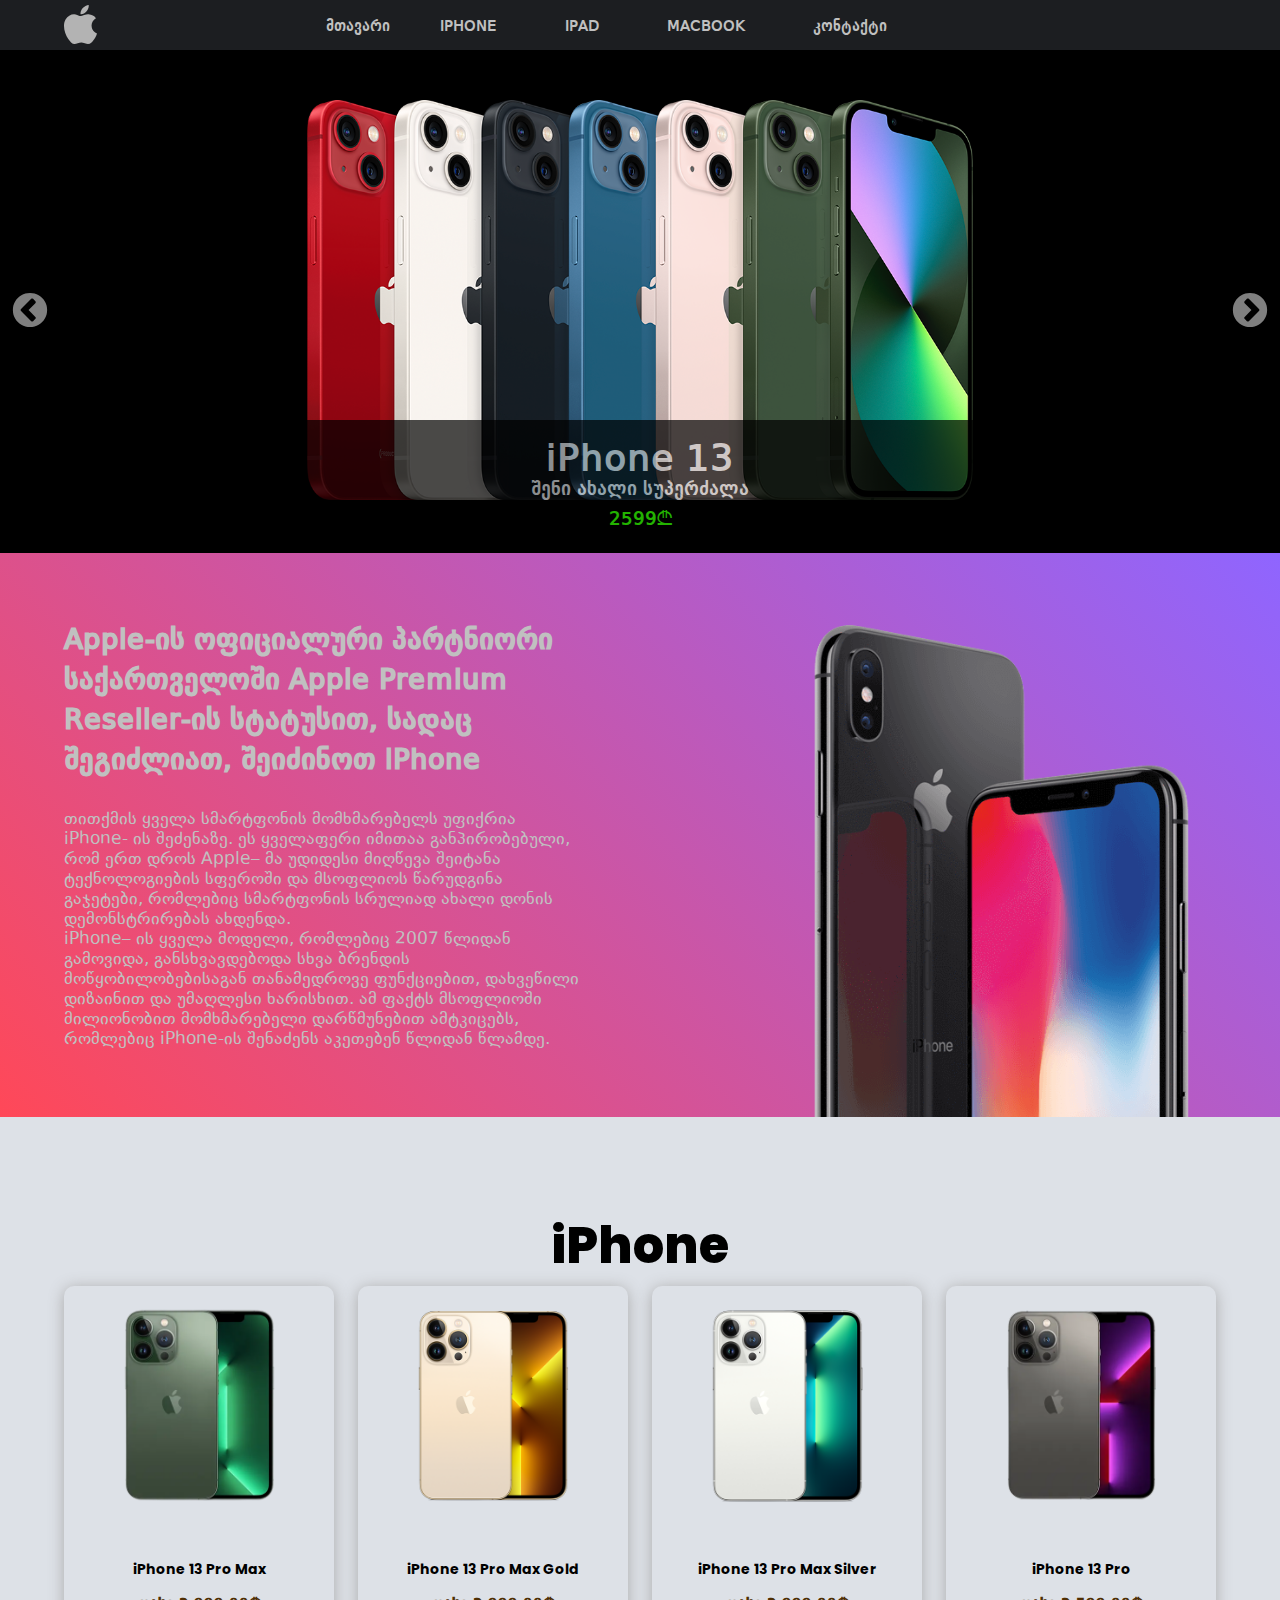
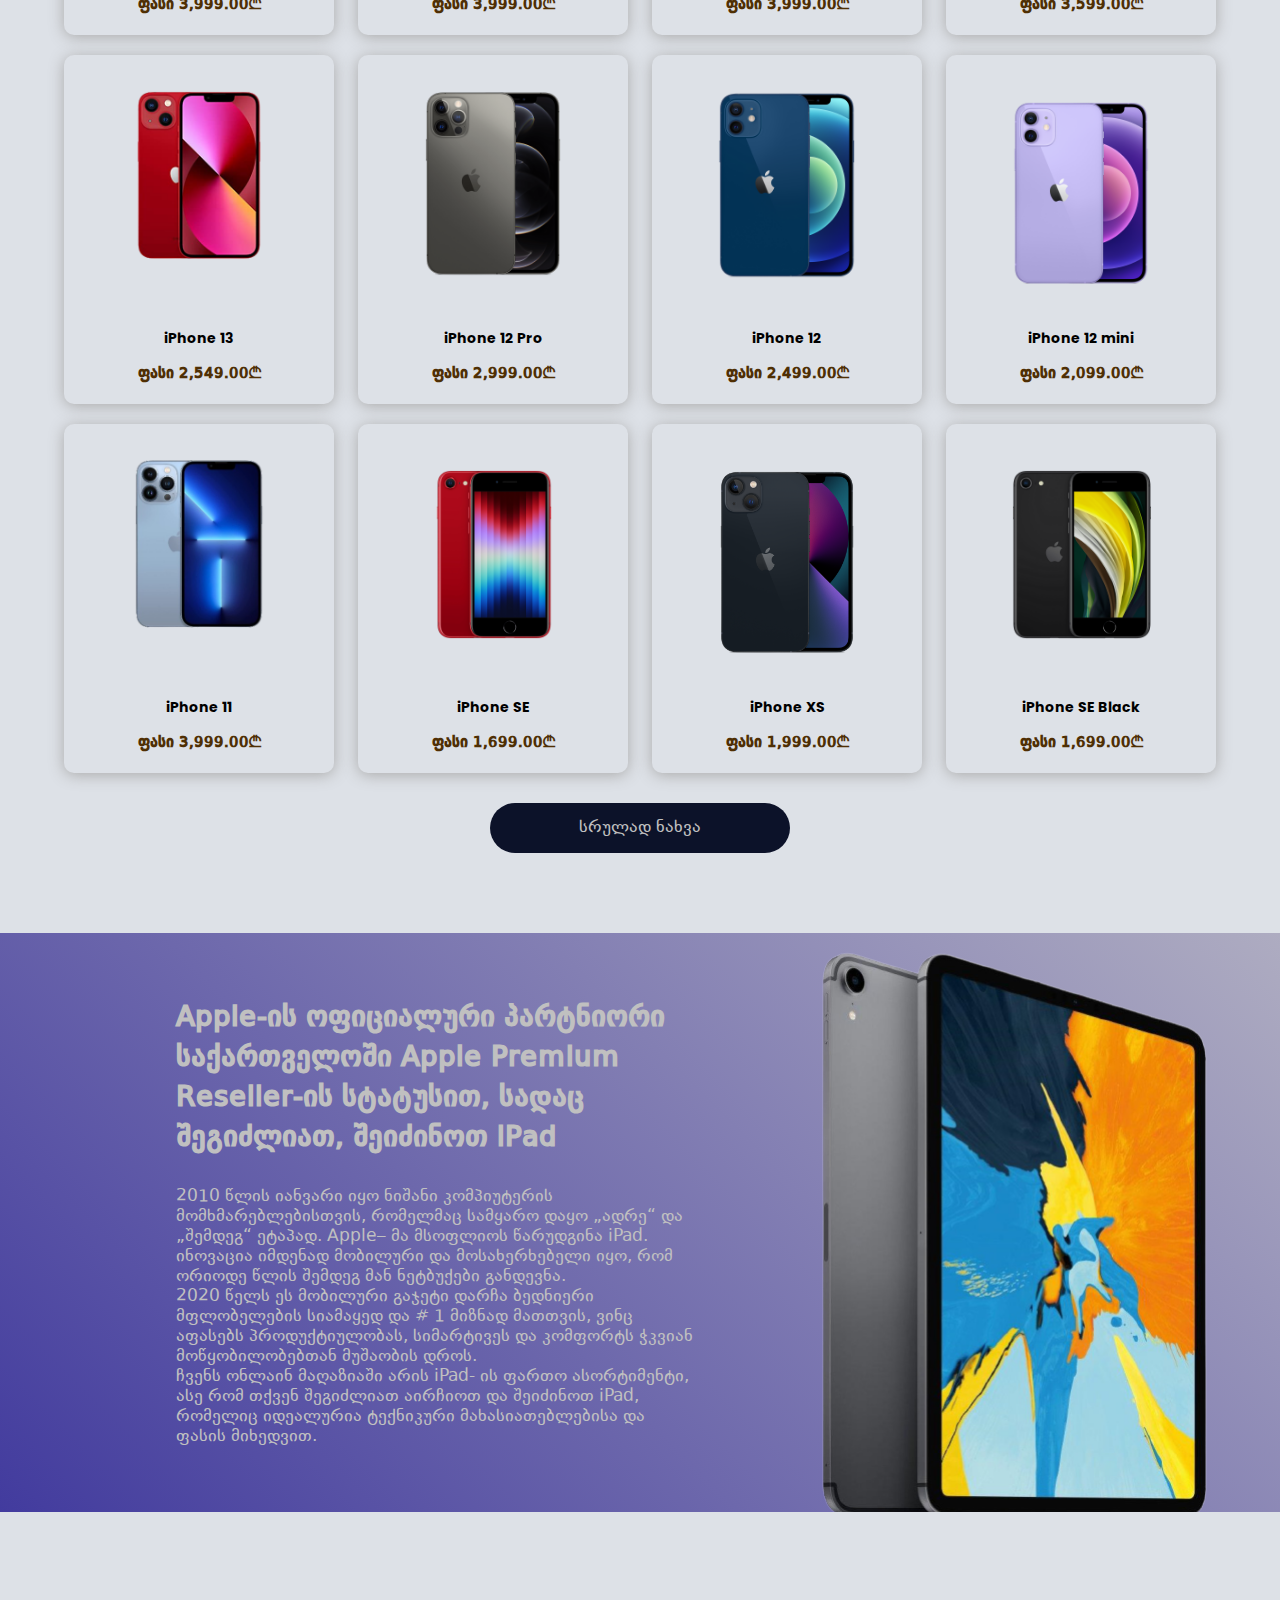
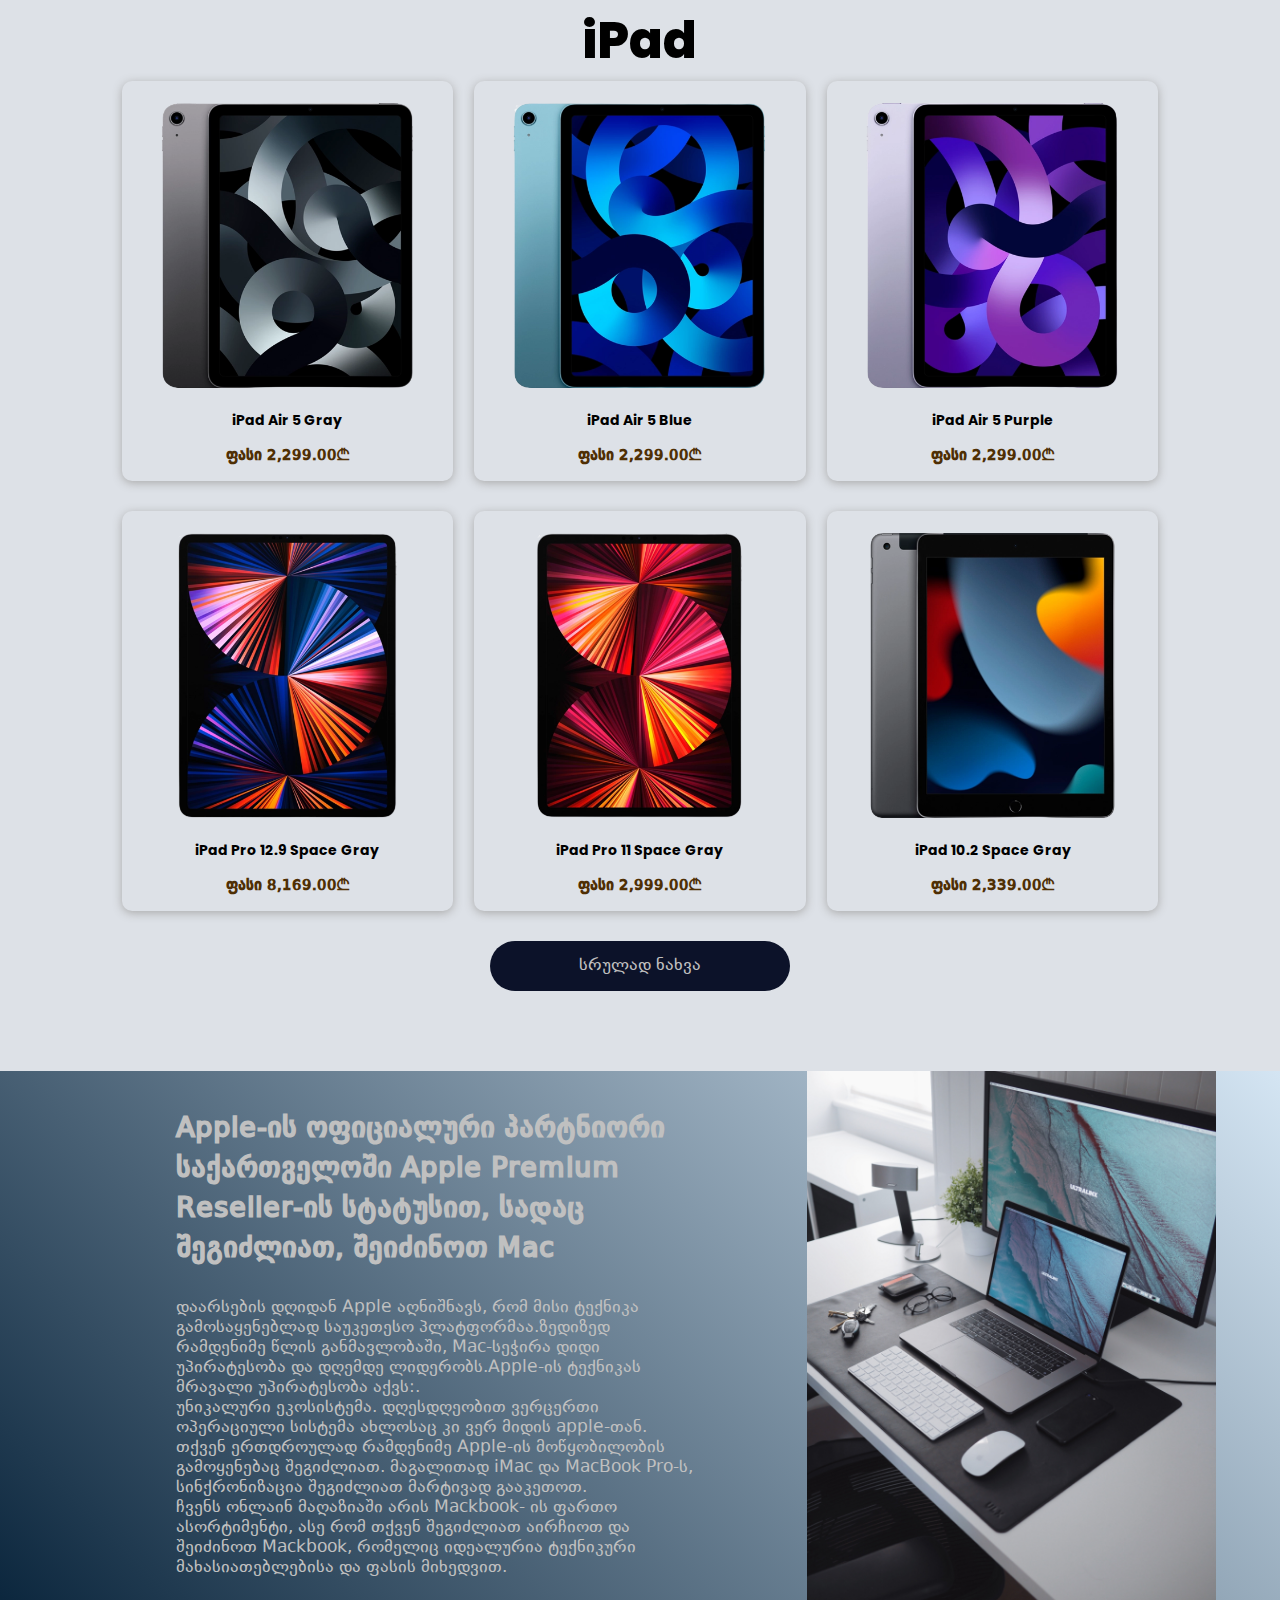
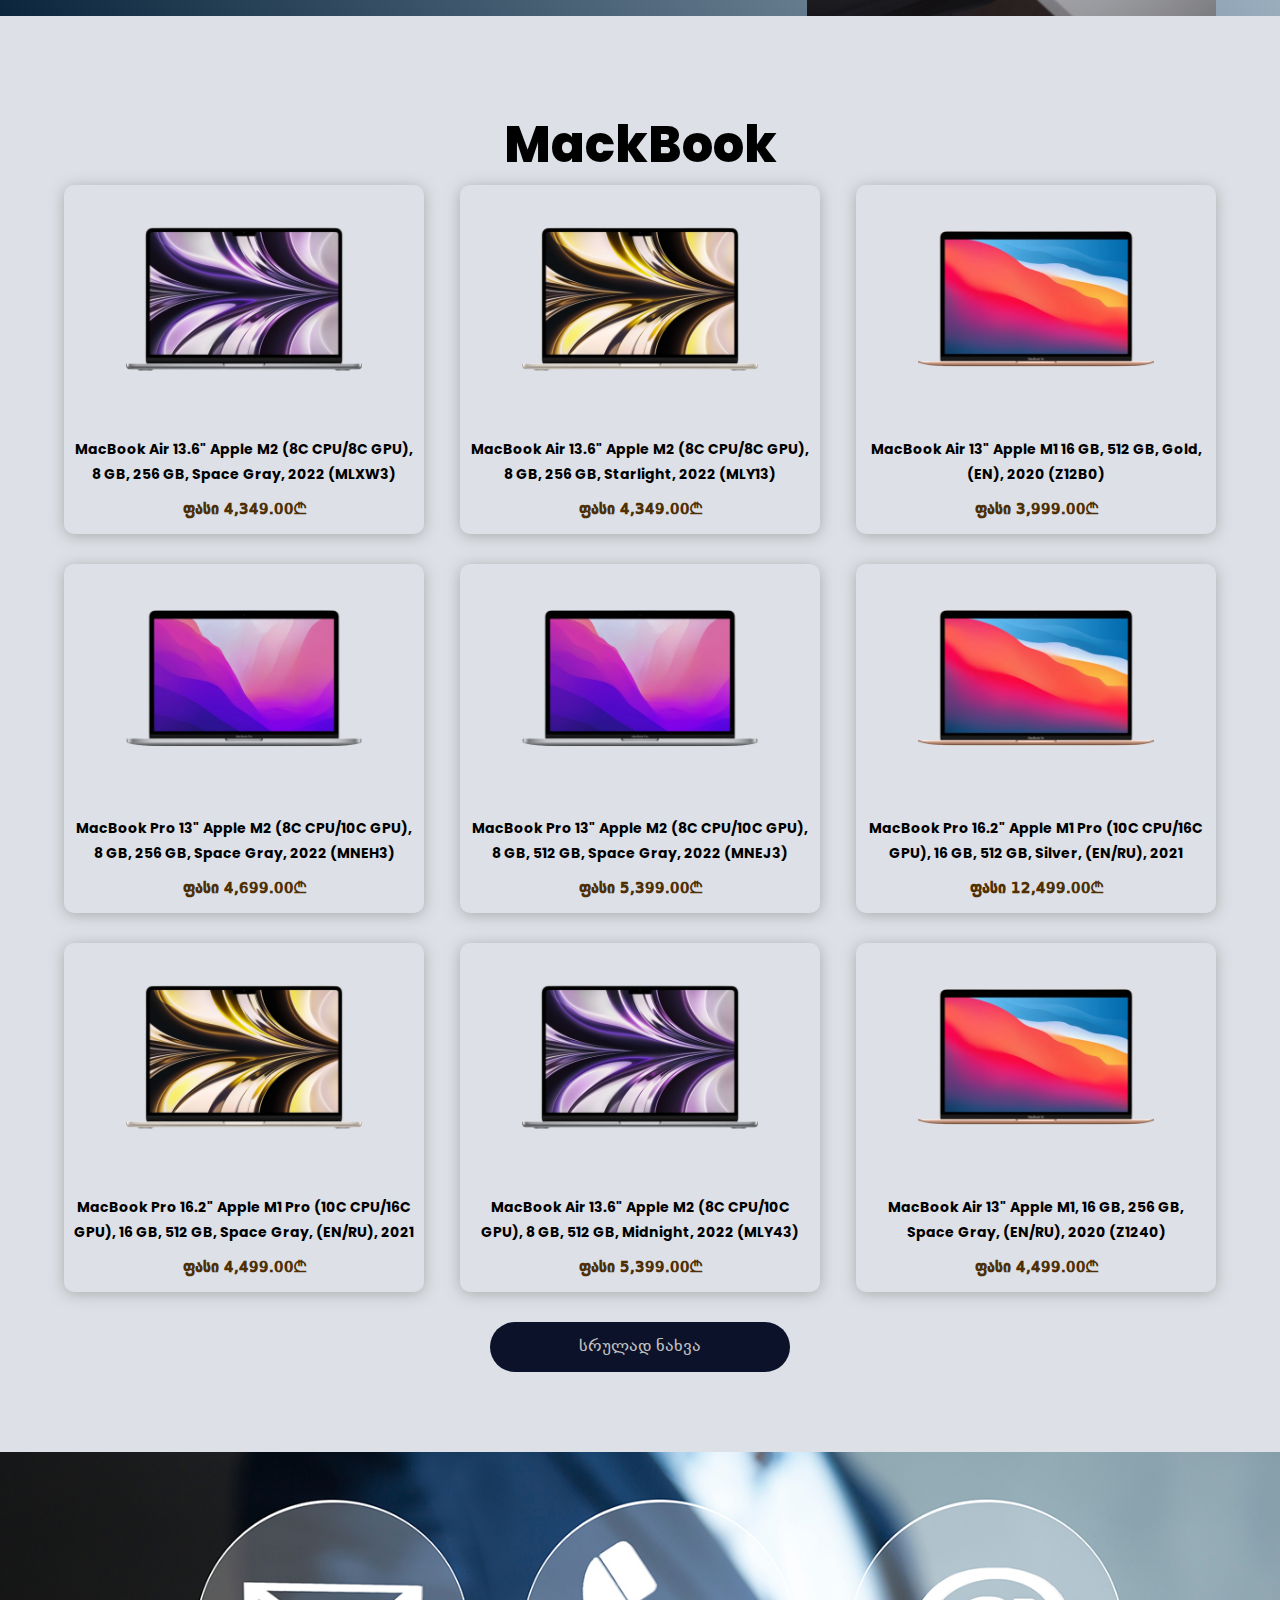
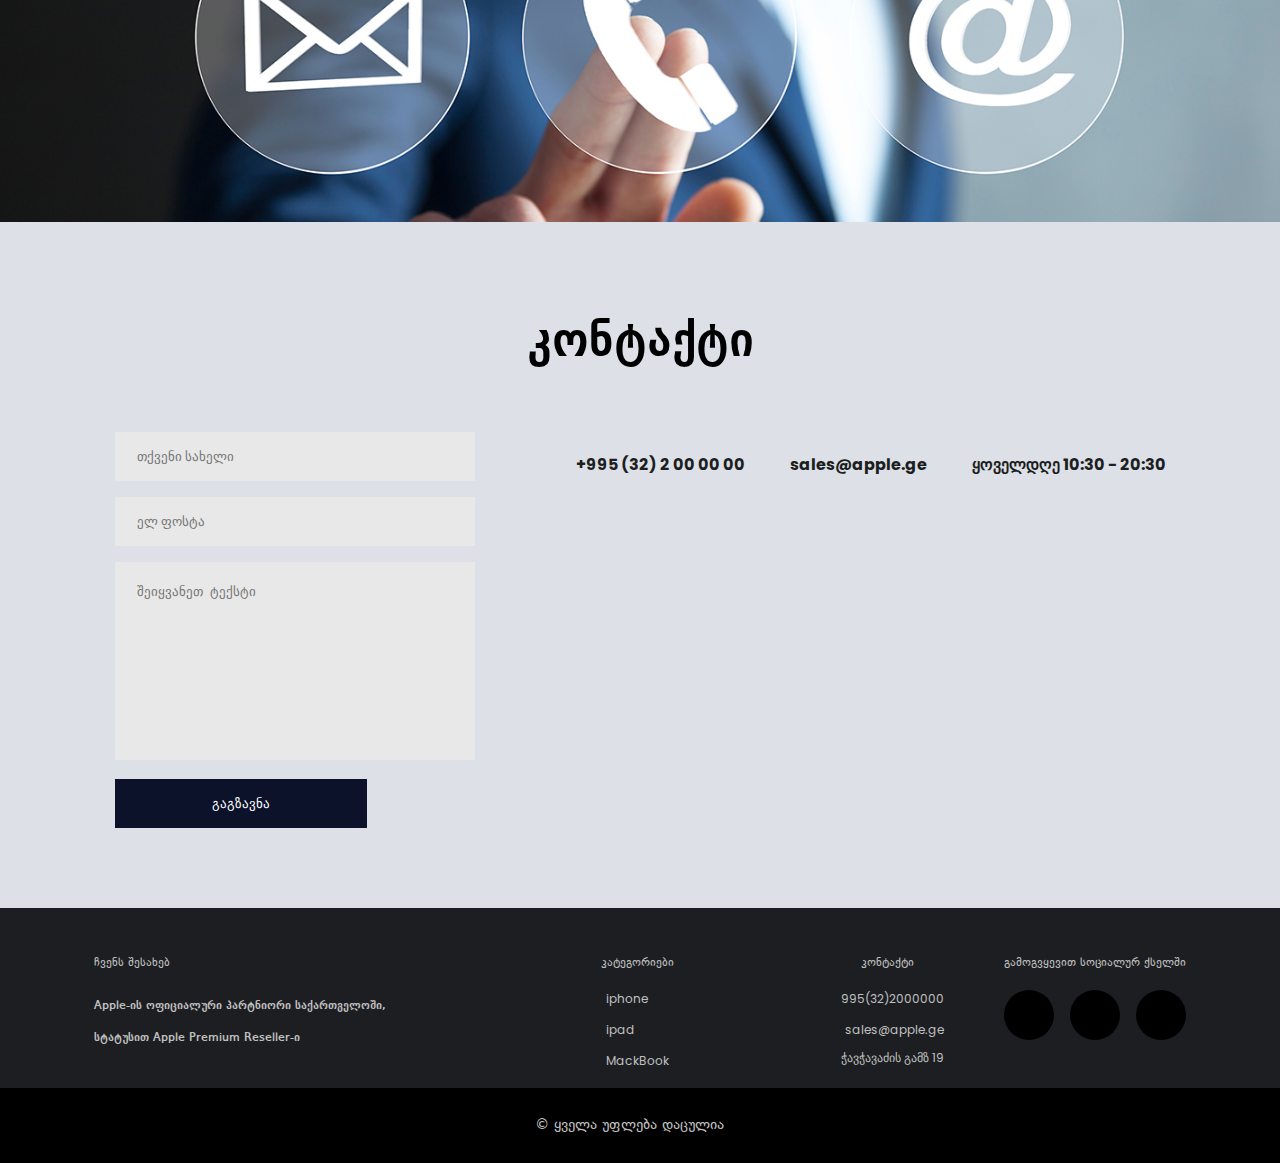
==== index.html @ 6b112599 "add responsive" ====
<!DOCTYPE html>
<html lang="ka">

<head id="top">
    <meta charset="UTF-8">
    <meta http-equiv="X-UA-Compatible" content="IE=edge">
    <meta name="viewport" content="width=device-width, initial-scale=1.0">
    <meta name="description" content="">
    <meta name="keywords" content="">
    <meta name="author" content="">
    <meta property="og:url" content="" />
    <meta property="og:type" content="" />
    <meta property="og:title" content="" />
    <meta property="og:description" content="" />
    <meta property="og:image" content="" />
    <title>Apple</title>
    <link rel="icon" href="img/favicon.ico">
    <link rel="stylesheet" href="https://cdnjs.cloudflare.com/ajax/libs/font-awesome/6.1.2/css/all.min.css"
        integrity="sha512-1sCRPdkRXhBV2PBLUdRb4tMg1w2YPf37qatUFeS7zlBy7jJI8Lf4VHwWfZZfpXtYSLy85pkm9GaYVYMfw5BC1A=="
        crossorigin="anonymous" referrerpolicy="no-referrer" />
    <link rel="preconnect" href="https://fonts.googleapis.com">
    <link rel="preconnect" href="https://fonts.gstatic.com" crossorigin>
    <link href="https://fonts.googleapis.com/css2?family=Poppins:wght@400;500;600;700&display=swap" rel="stylesheet">
    <link rel="stylesheet" href="css/reset.css">
    <link rel="stylesheet" href="css/fonts.css">
    <link rel="stylesheet" href="slick/slick.css">
    <link rel="stylesheet" href="slick/slick-theme.css">
    <link rel="stylesheet" href="css/style.css">

    <link rel="stylesheet" href="css/responsive.css">
</head>

<body>
    <header class="header">

        <div class="container">
            <div class="header-wrapper">
                <div class="logo">
                    <a href="index.html"><img src="img/logo1.svg" alt="logo"></a>
                </div>
                <nav class="navigation">
                    <ul class="nav-ul">
                        <li><a href="index.html" class="nav-a">მთავარი</a></li>
                        <li><a href="#iphone" class="nav-a dropdown js-anchor-link">IPHONE</a></li>
                        <li><a href="#ipad" class="nav-a dropdown js-anchor-link">IPAD</a></li>
                        <li><a href="#mack" class="nav-a dropdown js-anchor-link">MACBOOK</a></li>
                        <li><a href="#contact" class="nav-a js-anchor-link">კონტაქტი</a></li>
                    </ul>
                </nav>

                <ul class="top-ul">
                    <li><a href="#"><i class="fa-solid fa-magnifying-glass icon"></i></a></li>
                    <li><a href="#"><i class="fa-solid fa-basket-shopping icon"></i></a></li>
                    <li><a href="#"><i class="fa-solid fa-user icon"></i></a></li>
                </ul>
            </div>
        </div>
    </header>
    <section class="main-slider">
        <!-- slider -->
        <div class="main-sl">
            <div class="sl">
                <div class="sl__slide"><img src="img/slider/iphone13.png" alt="iphone13" class="sl__img">
                    <div class="sl__text">
                        <h2 class="sl__title">iPhone 13</h2>
                        <p class="sl__desc">შენი ახალი სუპერძალა</p>
                        <p class="sl__price">2599₾</p>
                    </div>
                </div>
                <div class="sl__slide"><img src="img/slider/iphone12.webp" alt="iphone12" class="sl__img">
                    <div class="sl__text">
                        <h2 class="sl__title">iPhone 12 PRO</h2>
                        <p class="sl__desc">ახალი ფასი</p>
                        <p class="sl__price">2999₾</p>
                    </div>
                </div>
                <div class="sl__slide"><img src="img/slider/iphone-green.webp" alt="iphone13" class="sl__img">
                    <div class="sl__text">
                        <h2 class="sl__title">iPhone 13 PRO</h2>
                        <p class="sl__desc">აბსოლუტური PRO</p>
                        <p class="sl__price">3599₾</p>
                    </div>
                </div>
                <div class="sl__slide"><img src="img/slider/playstation.webp" alt="playstation" class="sl__img">
                    <div class="sl__text">
                        <h2 class="sl__title">SONY Playstation 5</h2>
                        <p class="sl__desc">საუქრად +1 კონტროლერი</p>
                        <p class="sl__price">2029₾</p>
                    </div>
                </div>
                <div class="sl__slide"><img src="img/slider/mac.jpg" alt="MACBOOK" class="sl__img">
                    <div class="sl__text">
                        <h2 class="sl__title">MacBook Pro 13</h2>
                        <p class="sl__desc">განსხვავებული სუპერძალით</p>
                        <p class="sl__price">4699₾</p>
                    </div>
                </div>

            </div>
        </div>

        <!-- end slider -->
    </section>
    <!-- section iphone -->
    <section id="iphone">

        <div class="iphone-sec-bg">
            <div class="container">
                <div class="section-wrapper">
                    <div class="section-title">
                        <h2>Apple-ის ოფიციალური პარტნიორი საქართველოში Apple Premium Reseller-ის სტატუსით, სადაც
                            შეგიძლიათ, შეიძინოთ iPhone</h2>
                        <p>თითქმის ყველა სმარტფონის მომხმარებელს უფიქრია iPhone- ის შეძენაზე. ეს ყველაფერი იმითაა
                            განპირობებული, რომ ერთ დროს Apple– მა უდიდესი მიღწევა შეიტანა ტექნოლოგიების სფეროში და
                            მსოფლიოს წარუდგინა გაჯეტები, რომლებიც სმარტფონის სრულიად ახალი დონის დემონსტრირებას ახდენდა.
                        </p>
                        <p>iPhone– ის ყველა მოდელი, რომლებიც 2007 წლიდან გამოვიდა, განსხვავდებოდა სხვა ბრენდის
                            მოწყობილობებისაგან თანამედროვე ფუნქციებით, დახვეწილი დიზაინით და უმაღლესი ხარისხით. ამ ფაქტს
                            მსოფლიოში მილიონობით მომხმარებელი დარწმუნებით ამტკიცებს, რომლებიც iPhone-ის შენაძენს
                            აკეთებენ წლიდან წლამდე.</p>
                    </div>
                    <div class="iphone-bg">
                        <img src="img/iphone-bg.png" alt="iphone">
                    </div>
                </div>
            </div>
        </div>
        <div class="container">
            <div class="iphone-item-wrapper">
                <h2 class="product-title">iPhone</h2>
                <div class="iphone-item">
                    <div class="item">
                        <div class="item-image">
                            <img src="img/iphone/13pro-green.png" alt="iphone">
                        </div>
                        <div class="prodact-desc">
                            <h3 class="item-title">iPhone 13 Pro Max</h3>
                            <p class="item-price">ფასი 3,999.00₾</p>
                        </div>
                    </div>

                    <div class="item">
                        <div class="item-image">
                            <img src="img/iphone/13pro-gold.webp" alt="iphone">
                        </div>
                        <div class="prodact-desc">
                            <h3 class="item-title">iPhone 13 Pro Max Gold</h3>
                            <p class="item-price">ფასი 3,999.00₾</p>
                        </div>
                    </div>

                    <div class="item">
                        <div class="item-image">
                            <img src="img/iphone/13-pro-silver.webp" alt="iphone">
                        </div>
                        <div class="prodact-desc">
                            <h3 class="item-title">iPhone 13 Pro Max Silver</h3>
                            <p class="item-price">ფასი 3,999.00₾</p>
                        </div>
                    </div>

                    <div class="item">
                        <div class="item-image">
                            <img src="img/iphone/13pro-gray.png" alt="iphone">
                        </div>
                        <div class="prodact-desc">
                            <h3 class="item-title">iPhone 13 Pro</h3>
                            <p class="item-price">ფასი 3,599.00₾</p>
                        </div>
                    </div>

                    <div class="item">
                        <div class="item-image">
                            <img src="img/iphone/13red.png" alt="iphone">
                        </div>
                        <div class="prodact-desc">
                            <h3 class="item-title">iPhone 13</h3>
                            <p class="item-price">ფასი 2,549.00₾</p>
                        </div>
                    </div>

                    <div class="item">
                        <div class="item-image">
                            <img src="img/iphone/iphone-12-pro-graphite-hero.png" alt="iphone">
                        </div>
                        <div class="prodact-desc">
                            <h3 class="item-title">iPhone 12 Pro</h3>
                            <p class="item-price">ფასი 2,999.00₾</p>
                        </div>
                    </div>

                    <div class="item">
                        <div class="item-image">
                            <img src="img/iphone/iphone-12-blue-select-2020.png" alt="iphone">
                        </div>
                        <div class="prodact-desc">
                            <h3 class="item-title">iPhone 12</h3>
                            <p class="item-price">ფასი 2,499.00₾</p>
                        </div>
                    </div>

                    <div class="item">
                        <div class="item-image">
                            <img src="img/iphone/iphone-12-purple.png" alt="iphone">
                        </div>
                        <div class="prodact-desc">
                            <h3 class="item-title">iPhone 12 mini</h3>
                            <p class="item-price">ფასი 2,099.00₾</p>
                        </div>
                    </div>

                    <div class="item">
                        <div class="item-image">
                            <img src="img/iphone/11blue.png" alt="iphone">
                        </div>
                        <div class="prodact-desc">
                            <h3 class="item-title">iPhone 11</h3>
                            <p class="item-price">ფასი 3,999.00₾</p>
                        </div>
                    </div>

                    <div class="item">
                        <div class="item-image">
                            <img src="img/iphone/se3red.webp" alt="iphone">
                        </div>
                        <div class="prodact-desc">
                            <h3 class="item-title">iPhone SE</h3>
                            <p class="item-price">ფასი 1,699.00₾</p>
                        </div>
                    </div>

                    <div class="item">
                        <div class="item-image">
                            <img src="img/iphone/iphone-13-midnight-select-2021-768x909.png" alt="iphone">
                        </div>
                        <div class="prodact-desc">
                            <h3 class="item-title">iPhone XS</h3>
                            <p class="item-price">ფასი 1,999.00₾</p>
                        </div>
                    </div>

                    <div class="item">
                        <div class="item-image">
                            <img src="img/iphone/iphone-se-black-select-2020.png" alt="iphone">
                        </div>
                        <div class="prodact-desc">
                            <h3 class="item-title">iPhone SE Black</h3>
                            <p class="item-price">ფასი 1,699.00₾</p>
                        </div>
                    </div>
                    <button class="load-more">სრულად ნახვა</button>
                </div>

            </div>

        </div>
    </section>
    <!-- end iphone section -->
    <section id="ipad" class="ipad">
        <div class="ipad-sec-bg">
            <div class="container">
                <div class="section-wrapper">
                    <div class="section-title">
                        <h2>Apple-ის ოფიციალური პარტნიორი საქართველოში Apple Premium Reseller-ის სტატუსით, სადაც
                            შეგიძლიათ, შეიძინოთ iPad</h2>
                        <p>2010 წლის იანვარი იყო ნიშანი კომპიუტერის მომხმარებლებისთვის, რომელმაც სამყარო დაყო „ადრე“ და
                            „შემდეგ“ ეტაპად. Apple– მა მსოფლიოს წარუდგინა iPad. ინოვაცია იმდენად მობილური და
                            მოსახერხებელი იყო, რომ ორიოდე წლის შემდეგ მან ნეტბუქები განდევნა.
                        </p>
                        <p>2020 წელს ეს მობილური გაჯეტი დარჩა ბედნიერი მფლობელების სიამაყედ და # 1 მიზნად მათთვის, ვინც
                            აფასებს პროდუქტიულობას, სიმარტივეს და კომფორტს ჭკვიან მოწყობილობებთან მუშაობის დროს.</p>
                        <p>ჩვენს ონლაინ მაღაზიაში არის iPad- ის ფართო ასორტიმენტი, ასე რომ თქვენ შეგიძლიათ აირჩიოთ და
                            შეიძინოთ iPad, რომელიც იდეალურია ტექნიკური მახასიათებლებისა და ფასის მიხედვით.</p>
                    </div>
                    <div class="ipad-bg">
                        <img src="img/ipad-bg.png" alt="iphone">
                    </div>
                </div>
            </div>

        </div>
        <div class="container">
            <div class="ipad-item-wrapper">
                <h2 class="product-title">iPad</h2>
                <div class="ipad-item">
                    <div class="ipad-product">
                        <div class="ipad-product-image">
                            <img src="img/ipad/ipad5-gray.png" alt="ipad">
                        </div>
                        <div class="prodact-desc">
                            <h3 class="item-title">iPad Air 5 Gray</h3>
                            <p class="item-price">ფასი 2,299.00₾</p>
                        </div>
                    </div>

                    <div class="ipad-product">
                        <div class="ipad-product-image">
                            <img src="img/ipad/ipad5-blue.png" alt="ipad">
                        </div>
                        <div class="prodact-desc">
                            <h3 class="item-title">iPad Air 5 Blue</h3>
                            <p class="item-price">ფასი 2,299.00₾</p>
                        </div>
                    </div>

                    <div class="ipad-product">
                        <div class="ipad-product-image">
                            <img src="img/ipad/ipad5-purple.png" alt="ipad">
                        </div>
                        <div class="prodact-desc">
                            <h3 class="item-title">iPad Air 5 Purple</h3>
                            <p class="item-price">ფასი 2,299.00₾</p>
                        </div>
                    </div>

                    <div class="ipad-product">
                        <div class="ipad-product-image">
                            <img src="img/ipad/ipad-pro12.png" alt="ipad">
                        </div>
                        <div class="prodact-desc">
                            <h3 class="item-title">iPad Pro 12.9 Space Gray</h3>
                            <p class="item-price">ფასი 8,169.00₾</p>
                        </div>
                    </div>

                    <div class="ipad-product">
                        <div class="ipad-product-image">
                            <img src="img/ipad/ipad11.png" alt="ipad">
                        </div>
                        <div class="prodact-desc">
                            <h3 class="item-title">iPad Pro 11 Space Gray</h3>
                            <p class="item-price">ფასი 2,999.00₾</p>
                        </div>
                    </div>

                    <div class="ipad-product">
                        <div class="ipad-product-image">
                            <img src="img/ipad/ipad.png" alt="ipad">
                        </div>
                        <div class="prodact-desc">
                            <h3 class="item-title">iPad 10.2 Space Gray</h3>
                            <p class="item-price">ფასი 2,339.00₾</p>
                        </div>
                    </div>
                    <button class="load-more">სრულად ნახვა</button>
                </div>

            </div>
        </div>

    </section>
    <section id="mack" class="mack">
        <div class="mack-sec-bg">
            <div class="container">
                <div class="section-wrapper">
                    <div class="section-title">
                        <h2>Apple-ის ოფიციალური პარტნიორი საქართველოში Apple Premium Reseller-ის სტატუსით, სადაც
                            შეგიძლიათ, შეიძინოთ Mac</h2>
                        <p>დაარსების დღიდან Apple აღნიშნავს, რომ მისი ტექნიკა გამოსაყენებლად საუკეთესო
                            პლატფორმაა.ზედიზედ რამდენიმე წლის განმავლობაში, Mac-სეჭირა დიდი უპირატესობა და დღემდე
                            ლიდერობს.Apple-ის ტექნიკას მრავალი უპირატესობა აქვს:.
                        </p>
                        <p>უნიკალური ეკოსისტემა. დღესდღეობით ვერცერთი ოპერაციული სისტემა ახლოსაც კი ვერ მიდის apple-თან.
                            თქვენ ერთდროულად რამდენიმე Apple-ის მოწყობილობის გამოყენებაც შეგიძლიათ. მაგალითად iMac და
                            MacBook Pro-ს, სინქრონიზაცია შეგიძლიათ მარტივად გააკეთოთ.</p>
                        <p>ჩვენს ონლაინ მაღაზიაში არის Mackbook- ის ფართო ასორტიმენტი, ასე რომ თქვენ შეგიძლიათ აირჩიოთ
                            და შეიძინოთ Mackbook, რომელიც იდეალურია ტექნიკური მახასიათებლებისა და ფასის მიხედვით.</p>
                    </div>
                    <div class="mack-bg">
                        <img src="img/mac-bg.jpg" alt="Mackbook">
                    </div>
                </div>
            </div>

        </div>
        <div class="container">
            <div class="mack-item-wrapper">
                <h2 class="product-title">MackBook</h2>
                <div class="iphone-item">
                    <div class="mac-item">
                        <div class="item-image">
                            <img src="img/mack/mac1.png" alt="Mackbook">
                        </div>
                        <div class="prodact-desc">
                            <h3 class="item-title">MacBook Air 13.6" Apple M2 (8C CPU/8C GPU), 8 GB, 256 GB, Space Gray,
                                2022 (MLXW3)</h3>
                            <p class="item-price">ფასი 4,349.00₾</p>
                        </div>
                    </div>

                    <div class="mac-item">
                        <div class="item-image">
                            <img src="img/mack/mac2.png" alt="Mackbook">
                        </div>
                        <div class="prodact-desc">
                            <h3 class="item-title">MacBook Air 13.6" Apple M2 (8C CPU/8C GPU), 8 GB, 256 GB, Starlight,
                                2022 (MLY13)</h3>
                            <p class="item-price">ფასი 4,349.00₾</p>
                        </div>
                    </div>

                    <div class="mac-item">
                        <div class="item-image">
                            <img src="img/mack/mac3.png" alt="Mackbook">
                        </div>
                        <div class="prodact-desc">
                            <h3 class="item-title">MacBook Air 13" Apple M1 16 GB, 512 GB, Gold, (EN), 2020 (Z12B0)</h3>
                            <p class="item-price">ფასი 3,999.00₾</p>
                        </div>
                    </div>

                    <div class="mac-item">
                        <div class="item-image">
                            <img src="img/mack/mac4.png" alt="Mackbook">
                        </div>
                        <div class="prodact-desc">
                            <h3 class="item-title">MacBook Pro 13" Apple M2 (8C CPU/10C GPU), 8 GB, 256 GB, Space Gray,
                                2022 (MNEH3)</h3>
                            <p class="item-price">ფასი 4,699.00₾</p>
                        </div>
                    </div>

                    <div class="mac-item">
                        <div class="item-image">
                            <img src="img/mack/mac5.png" alt="MacBook">
                        </div>
                        <div class="prodact-desc">
                            <h3 class="item-title">MacBook Pro 13" Apple M2 (8C CPU/10C GPU), 8 GB, 512 GB, Space Gray,
                                2022 (MNEJ3)</h3>
                            <p class="item-price">ფასი 5,399.00₾</p>
                        </div>
                    </div>

                    <div class="mac-item">
                        <div class="item-image">
                            <img src="img/mack/mac6.png" alt="Mackbook">
                        </div>
                        <div class="prodact-desc">
                            <h3 class="item-title">MacBook Pro 16.2" Apple M1 Pro (10C CPU/16C GPU), 16 GB, 512 GB,
                                Silver, (EN/RU), 2021</h3>
                            <p class="item-price">ფასი 12,499.00₾</p>
                        </div>
                    </div>

                    <div class="mac-item">
                        <div class="item-image">
                            <img src="img/mack/mac7.png" alt="Mackbook">
                        </div>
                        <div class="prodact-desc">
                            <h3 class="item-title">MacBook Pro 16.2" Apple M1 Pro (10C CPU/16C GPU), 16 GB, 512 GB,
                                Space Gray, (EN/RU), 2021 </h3>
                            <p class="item-price">ფასი 4,499.00₾</p>
                        </div>
                    </div>

                    <div class="mac-item">
                        <div class="item-image">
                            <img src="img/mack/mac8.png" alt="MacBook">
                        </div>
                        <div class="prodact-desc">
                            <h3 class="item-title">MacBook Air 13.6" Apple M2 (8C CPU/10C GPU), 8 GB, 512 GB, Midnight,
                                2022 (MLY43)</h3>
                            <p class="item-price">ფასი 5,399.00₾</p>
                        </div>
                    </div>

                    <div class="mac-item mac-none">
                        <div class="item-image">
                            <img src="img/mack/mac9.png" alt="iphone">
                        </div>
                        <div class="prodact-desc">
                            <h3 class="item-title">MacBook Air 13" Apple M1, 16 GB, 256 GB, Space Gray, (EN/RU), 2020
                                (Z1240)</h3>
                            <p class="item-price">ფასი 4,499.00₾</p>
                        </div>
                    </div>
                    <button class="load-more">სრულად ნახვა</button>
                </div>

            </div>

        </div>
    </section>
    <section id="contact" class="contact">
        <div class="contact-bg"></div>
        <div class="container">
            <h2 class="contact-title">კონტაქტი</h2>
            <div class="contact-wrapper">

                <form action="#">
                    <div class="form-wrapper">

                        <div class="input-coll">
                            <label for="user-name"></label>
                            <input type="text" id="user-name" name="name" placeholder="თქვენი სახელი"
                                class="cont-forms">
                            <label for="user-mail"></label>
                            <input type="email" id="user-mail" name="user-email" placeholder="ელ ფოსტა"
                                class="cont-forms">
                            <label for="message"></label>
                            <textarea name="send-message" id="message" class="textarea-form"
                                placeholder="შეიყვანეთ ტექსტი"></textarea>
                            <button class="cont-btn">გაგზავნა <i class="fa-solid fa-paper-plane"></i></button>
                        </div>

                    </div>
                </form>
                <div class="map-wrapper">
                    <div class="contact-desc">
                        <div class="contact-mob">
                            <i class="fa-solid fa-mobile-screen cont-icon"></i>
                            <p><a href="tel:+995(32)2000000">+995 (32) 2 00 00 00</a>
                            </p>
                        </div>
                        <div class="contact-mob">
                            <i class="fa-solid fa-envelope cont-icon"></i>
                            <p><a href="mailto:sales@apple.ge">sales@apple.ge</a></p>
                        </div>
                        <div class="contact-mob">
                            <i class="fa-solid fa-calendar-days cont-icon"></i>
                            <p>ყოველდღე 10:30 - 20:30</p>
                        </div>
                    </div>
                    <div class="map">
                        <iframe class="google-map"
                            src="https://www.google.com/maps/embed?pb=!1m18!1m12!1m3!1d2978.4943984546826!2d44.76522502808736!3d41.709849312821866!2m3!1f0!2f0!3f0!3m2!1i1024!2i768!4f13.1!3m3!1m2!1s0x40447332ed103acf%3A0x1483559eb41622b2!2s19%20Ilia%20Chavchavadze%20Avenue%2C%20T&#39;bilisi!5e0!3m2!1sen!2sge!4v1661260186540!5m2!1sen!2sge"
                            style="border:0;" allowfullscreen="" loading="lazy"
                            referrerpolicy="no-referrer-when-downgrade"></iframe>
                    </div>

                </div>
            </div>
        </div>
    </section>
    <footer>

        <div class="footer-bg">
            <div class="container">
                <div class="footer-wrapper">
                    <div class="footer-left">
                        <div class="footer-desc">
                            <h4 class="footer-nav-title">ჩვენს შესახებ</h4>
                            <h2 class="footer-title">
                                Apple-ის ოფიციალური პარტნიორი საქართველოში, სტატუსით Apple Premium Reseller-ი
                            </h2>

                        </div>
                        <div class="footer-nav-wrapper hidden">
                            <h4 class="footer-nav-title">კატეგორიები</h4>
                            <ul class="hidden">
                                <li class="foot-li"><a class="foot-a" href="#iphone">iphone</a></li>
                                <li class="foot-li"><a class="foot-a" href="#ipad">ipad</a></li>
                                <li class="foot-li"><a class="foot-a" href="#mack">MackBook</a></li>
                            </ul>
                        </div>
                        <div>
                            <div class="footer-nav-wrapper">
                                <h4 class="footer-nav-title">კონტაქტი</h4>
                                <ul class="foot-ul">
                                    <li class="foot-li">
                                        <i class="fa-solid fa-phone foot-icon"></i>
                                        <p><a class="foot-a" href="tel:+995(32)2000000">995(32)2000000</a>
                                    </li>
                                    <li class="foot-li">
                                        <i class="fa-solid fa-envelope foot-icon"></i>
                                        <p><a class="foot-a" href="mailto:sales@apple.ge">sales@apple.ge</a></p>
                                    </li>
                                    <li class="foot-li">
                                        <i class="fa-solid fa-location-dot foot-icon"></i>
                                        <a class="foot-a"
                                            href="https://www.google.com/maps/place/19+Ilia+Chavchavadze+Avenue,+T'bilisi/@41.709863,44.769914,20z/data=!4m5!3m4!1s0x40447332ed103acf:0x1483559eb41622b2!8m2!3d41.7098494!4d44.7697097?hl=en"
                                            target="_blank">ჭავჭავაძის
                                            გამზ 19</a>
                                    </li>
                                </ul>
                            </div>
                        </div>
                    </div>
                    <div class="footer-right">
                        <h3 class="footer-nav-title">გამოგვყევით სოციალურ ქსელში</h3>
                        <div class="soc-networks">

                            <div class="footer-circle">
                                <a href="https://www.facebook.com" target="_blank"><i
                                        class="fa-brands fa-facebook-f foot-soc"></i></a>
                            </div>
                            <div class="footer-circle">
                                <a href="https://twitter.com" target="_blank"><i
                                        class="fa-brands fa-twitter foot-soc"></i></a>
                            </div>
                            <div class="footer-circle">
                                <a href="https://www.youtube.com" target="_blank"><i
                                        class="fa-brands fa-youtube foot-soc"></i></a>
                            </div>
                        </div>
                    </div>

                </div>
            </div>

        </div>
        <div class="min-footer">
            <div class="container">
                <div class="min-footer-wrapper">
                    <p class="copy">&copy; ყველა უფლება დაცულია</p>
                    
                </div>
                <a href="#top" class="js-anchor-link"><i class="fa-solid fa-angles-up"></i></a>
            </div>
        </div>
    </footer>
    <script src="https://code.jquery.com/jquery-3.6.0.min.js"
        integrity="sha256-/xUj+3OJU5yExlq6GSYGSHk7tPXikynS7ogEvDej/m4=" crossorigin="anonymous"></script>
    <script src="slick/slick.min.js"></script>
    <script src="js/main.js"></script>
</body>

</html>
---- css/fonts.css ----
@font-face {
    font-family: 'DejaVu Sans';
    src: url('../fonts/dejavu/dejavu-sans-webfont.eot'); /* IE9 Compat Modes */
    src: url('../fonts/dejavu/dejavu-sans-webfont.eot?#iefix') format('embedded-opentype'), /* IE6-IE8 */
         url('../fonts/dejavu/dejavu-sans-webfont.woff2') format('woff2'), /* Super Modern Browsers */
         url('../fonts/dejavu/dejavu-sans-webfont.woff') format('woff'), /* Pretty Modern Browsers */
         url('../fonts/dejavu/dejavu-sans-webfont.ttf') format('truetype'), /* Safari, Android, iOS */
         url('../fonts/dejavu/dejavu-sans-webfont.svg#dejavu_sansregular') format('svg'); /* Legacy iOS */
}

@font-face {
    font-family: 'BPG WEB 002';
    src: url('../fonts/web-fonts/bpg-web-002-webfont.eot'); /* IE9 Compat Modes */
    src: url('../fonts/web-fonts/bpg-web-002-webfont.eot?#iefix') format('embedded-opentype'), /* IE6-IE8 */
         url('../fonts/web-fonts/bpg-web-002-webfont.woff2') format('woff2'), /* Super Modern Browsers */
         url('../fonts/web-fonts/bpg-web-002-webfont.woff') format('woff'), /* Pretty Modern Browsers */
         url('../fonts/web-fonts/bpg-web-002-webfont.ttf') format('truetype'), /* Safari, Android, iOS */
         url('../fonts/web-fonts/bpg-web-002-webfont.svg#bpg_web_002regular') format('svg'); /* Legacy iOS */
}
---- css/style.css ----
:root {
    --web-fonts: 'BPG WEB 002', sans-serif;
    --dejavu: 'DejaVu Sans', sans-serif;
    --poppins: 'Poppins', sans-serif;
    --silver: #C0C0C0;
}
body{
    background: #dde1e7;
}
.container {
    max-width: 1470px;
    width: 100%;
    margin: 0 auto;
}

/* header style */
.header {
    width: 100%;
    height: 50px;
    background: #1c1e21;
    padding-top: 5px;
    position: fixed;
    z-index: 20;

}

.logo {
    width: 33px;

}

.logo img {
    width: 100%;

}

.header-wrapper {
    display: flex;
    justify-content: space-between;
    align-items: center;
}

.navigation {
    max-width: 660px;
    width: 100%;
}

.nav-ul {
    display: flex;
    justify-content: space-evenly;
}

.nav-a {
    font-family: var(--web-fonts);
    color: var(--silver);
    transition: 0.3s;
}

.dropdown::after {
    font-family: "Font Awesome 5 Free"; 
    font-weight: 900; 
    content: "\f078";
    font-size: 16px;
    margin-left: 5px;
}

.nav-a:hover {
    color: #33ff00;
}

.top-ul {
    max-width: 100px;
    width: 100%;
    display: flex;
    justify-content: space-between;
}

.icon {
    margin-right: 10px;
    color: var(--silver);
}

/* slider */
.main-slider {
    padding-top: 50px;
}

.main-sl {
    width: 100%;
    background: #000;
}

.sl__slide {
    width: 100%;
    height: 500px;
    padding: 50px 0;
    position: relative;
}

.sl__img {
    width: 100%;
    height: 100%;
    object-fit: scale-down;

}

.sl__title {
    font-family: var(--web-fonts);
    font-size: 40px;


}

.sl__text {
    font-family: var(--web-fonts);
    font-size: 20px;
    color: var(--silver);
    position: absolute;
    bottom: 0;
    background-color: #000;
    opacity: 70%;
    width: 100%;
    text-align: center;
    padding: 20px 0;

}

.sl__price {
    margin-top: 10px;
    color: #33ff00;
}

.slick-prev:before,
.slick-next:before {
    color: #aaa;
    font-size: 40px;
}


.slick-prev {
    left: 0;
    margin-left: 10px;
    z-index: 7;

}

.slick-next {
    right: 0;
    margin-right: 30px;
    z-index: 7;
}

/* end slider & header */
/* iphone section style */

/* iphone background */
.iphone-sec-bg {
    width: 100%;
    background: rgb(255, 72, 88);
    background: linear-gradient(45deg, rgba(255, 72, 88, 1) 0%, rgba(143, 101, 255, 1) 100%);
}

.iphone-bg {
    max-width: 729px;
    width: 100%;
}

.iphone-bg img {
    width: 100%;
    display: block;
}

.section-wrapper {
    display: flex;
    justify-content: space-around;
    align-items: center;
}

.section-title {
    max-width: 520px;
    width: 100%;
    margin: 0 auto;
}

.section-title h2 {
    font-family: var(--web-fonts);
    font-size: 30px;
    line-height: 40px;
    color: var(--silver);
    font-weight: bolder;
    margin-bottom: 30px;
}

.section-title p {
    font-family: var(--dejavu);
    font-size: 18px;
    color: var(--silver);
    line-height: 20px;
}

/* end background */
/* iphone items */
.iphone-item-wrapper {
    margin-top: 89px !important;
    max-width: 1170px;
    width: 100%;
    margin: 0 auto;
}

.product-title {
    font-family: var(--poppins);
    font-size: 50px;
    font-weight: 800;
    line-height: 80px;
    text-align: center;
}

.iphone-item {
    display: flex;
    flex-wrap: wrap;
    justify-content: space-between;
    align-items: center;
   
}

.item {
    max-width: 270px;
    width: 100%;
    height: 349px;
    display: flex;
    flex-direction: column;
    align-items: center;
    justify-content: center;
    box-shadow: 0px 2px 15px #aaa;
    border-radius: 10px;
    cursor: pointer;
 

}
.item:nth-child(5),
.item:nth-child(6),
.item:nth-child(7),
.item:nth-child(8){
    margin: 20px 0;
}

.item-image {
    max-width: 236px;
    height: 250px;

}

.item-image img {
    max-width: 100%;
    max-height: 100%;
    display: block;
    margin: 0 auto;
    transition: 2s;


}

.item-image img:hover {
    transform: scale(1.2);
}

.item-title {
    font-family: var(--poppins);
    font-size: 14px;
    font-weight: bold;
    text-align: center;
    line-height: 25px;
}

.item-price {
    margin-top: 15px;
    font-family: var(--web-fonts);
    font-size: 16px;
    text-align: center;
    color: rgb(79, 47, 4);
    font-weight: 800;
}

.load-more {
    max-width: 300px;
    width: 100%;
    height: 50px;
    border-radius: 30px;
    margin-top: 30px !important;
    background-color: rgb(12, 18, 41);
    color: var(--silver);
    font-family: var(--dejavu);
    font-size: 18px;
    margin: 0 auto;
    transition: 1s;
}

.load-more:hover {
    opacity: 80%;
    cursor: pointer;
}

/* end iphone */
/* ipad */
.ipad {
    margin-top: 80px;
}

.ipad-sec-bg {
    width: 100%;
    background: rgb(66, 59, 158);
    background: linear-gradient(45deg, rgba(66, 59, 158, 1) 0%, rgba(174, 172, 193, 1) 100%);

}

.ipad-bg {
    max-width: 409px;
    width: 100%;
}

.ipad-bg img {
    display: block;
    width: 100%;
}

.ipad-item-wrapper {
    margin-top: 89px !important;
    max-width: 1320px;
    width: 90%;
    margin: 0 auto;

}

.ipad-item {
    display: flex;
    flex-wrap: wrap;
    justify-content: space-between;
    align-items: center;

}

.ipad-product {
    max-width: 420px;
    width: 100%;
    height: 400px;
    display: flex;
    flex-direction: column;
    align-items: center;
    justify-content: center;
    padding-top: 10px;
    box-shadow: 0px 2px 10px #aaa;
    border-radius: 10px;
    cursor: pointer;
}
.ipad-product:nth-child(1),
.ipad-product:nth-child(2),
.ipad-product:nth-child(3){
    margin-bottom: 30px;
}

.ipad-product-image {
    max-width: 420px;
    height: 300px;
    padding-top: 15px;
}

.ipad-product-image img {
    max-width: 100%;
    max-height: 100%;
    display: block;
    margin: 0 auto;
    transition: 2s;
}

.ipad-product-image img:hover {
    transform: scale(1.1);
}

.prodact-desc {
    margin-top: 20px;
    padding-bottom: 20px;
}

/* end ipad */
/* mac section */
.mack {
    margin-top: 80px;
}

.mack-sec-bg {
    width: 100%;
    background: rgb(10, 37, 60);
    background: linear-gradient(45deg, rgba(10, 37, 60, 1) 0%, rgba(212, 229, 243, 1) 100%);
}

.mack-bg {
    max-width: 409px;
    width: 100%;
}

.mack-bg img {
    width: 100%;
    display: block;
}

.mack-item-wrapper {
    margin-top: 89px !important;
    max-width: 1170px;
    width: 100%;
    margin: 0 auto;
}

.mac-item {
    max-width: 360px;
    width: 100%;
    height: 349px;
    display: flex;
    flex-direction: column;
    align-items: center;
    justify-content: center;
    box-shadow: 0px 2px 15px #aaa;
    border-radius: 10px;
    cursor: pointer;
    padding: 0 10px;

}
.mac-item:nth-child(4),
.mac-item:nth-child(5),
.mac-item:nth-child(6){
    margin: 30px 0;
}

/* end mac section */
/* contact section */
.contact {
    margin-top: 80px;
}

.contact-bg {
    background-image: url(../img/1-Contact-JOPELI1-1.jpg);
    width: 100%;
    height: 370px;
    background-repeat: no-repeat;
    background-size: cover;
}

.contact-title {
    font-family: var(--web-fonts);
    font-size: 50px;
    line-height: 80px;
    text-align: center;
    margin: 80px 0 50px;
}

.contact-wrapper {
    display: flex;
    justify-content: space-around;
    align-items: center;
    
}


.form-wrapper {
    display: flex;
    flex-direction: column;
    align-items: center;
    justify-content: center;
}

.textarea-form {
    max-width: 360px;
    width: 100%;
    height: 198px;
    background: #e8e8e8;
    resize: none;
    padding: 20px;
    margin-bottom: 16px;
    border: 2px solid #e8e8e8;
}

.cont-forms {
    max-width: 360px;
    width: 100%;
    height: 49px;
    margin-bottom: 16px;
    padding: 20px;
    background: #e8e8e8;
    border: 2px solid #e8e8e8;
}

.input-coll {
    max-width: 360px;
    width: 100%;

}

.contact-desc {
    margin-bottom: 20px;
    max-width: 590px;
    display: flex;
    justify-content: space-between;
}

.contact-mob {
    display: flex;
    flex-direction: column;
    align-items: center;
    justify-content: center;
}

.cont-btn {
    max-width: 252px;
    width: 100%;
    height: 49px;
    background: rgb(12, 18, 41);
    color: #fff;
}

.cont-icon {
    margin-bottom: 10px;
    font-size: 40px;
    color: #1c1e21;
}
.map-wrapper{
    max-width: 590px;
    width: 100%;
    display: flex;
    flex-direction: column;
    justify-content: space-between;
}
.map{
    max-width: 590px;
    width: 100%;
    height: 320px;
}
.google-map{
    width: 100%;
    height: 100%;
}
.contact-mob a {
    color: #1c1e21;
}
.contact-mob p {
    font-size: 16px;
    font-weight: bold;
    font-family: var(--poppins);
    color: #1c1e21;
}
/* end contact section */
/* footer */
.footer-bg{
    width: 100%;
    background-color: #1c1e21;
    margin-top: 80px;
    padding-top: 50px;
}
.footer-wrapper{
    display: flex;
    justify-content: space-around;
    padding-bottom: 20px;
}
.footer-left{
    max-width: 850px;
    width: 100%;
    display: flex;
    justify-content: space-between;
}
.footer-nav-wrapper{
    display: flex;
    flex-direction: column;
    align-items: center;
    justify-content: flex-start;
}
.footer-desc{
    max-width: 350px;
    width: 100%;
}
.footer-title{
    font-family: var(--web-fonts);
    color: var(--silver);
    font-size: 18px;
    line-height: 32px;
}

.soc-networks{
    display: flex;
    justify-content: space-between;
}
.footer-circle{
    width: 50px;
    height: 50px;
    border-radius: 50%;
    display: flex;
    align-items: center;
    justify-content: center;
    background: #000;
}
.foot-soc{
    font-size: 27px;
}
.footer-circle:nth-child(1) .foot-soc:nth-child(1){
    color: 	#4267B2;
}
.footer-circle:nth-child(2) .foot-soc:nth-child(1){
    color: #1DA1F2;
}
.footer-circle:nth-child(3) .foot-soc:nth-child(1){
    color: #FF0000;
}
.footer-nav-title{
    font-family: var(--dejavu);
    color: var(--silver);
    font-size: 17px;
    font-weight: bold;
    margin-bottom: 20px;
}
.foot-li:not(:last-child){
    margin-bottom: 15px;
}
.foot-a{
    font-family: var(--poppins);
    color: var(--silver);
    font-size: 18px;
}
.foot-ul li{
    display: flex;
    justify-content: space-between;
}
.foot-icon{
    margin-right: 10px;
    font-size: 20px;
    color: var(--silver);
}
.min-footer{
    width: 100%;
    background: #000;
    position: relative;
}
.min-footer-wrapper{
    max-width: 210px;
    width: 100%;
    margin: 0 auto;
    padding: 30px 0;
    
}
.copy{
    max-width: 210px;
    width: 100%;
    font-family: var(--dejavu);
    color: var(--silver);
    font-size: 15px;
}
.fa-angles-up{
    color: var(--silver);
    font-size: 40px;
    position: absolute;
    right: 50px;
    bottom: 10px;

}
---- css/responsive.css ----
@media(max-width: 1417px){
    .ipad-product {
        width: 32%;
    }
    .mac-item{
        width: 32%;
    }

    .container{
        width: 90%;
    }
    .footer-title, .foot-a, .footer-nav-title{
        font-size: 12px;
        font-weight: 400;
    }
}
@media(max-width: 1200px){
    .footer-left{
        width: 65%;
    }
    
    .contact-wrapper, .footer-wrapper{
        justify-content: space-between;
    }
}
@media(max-width: 1097px){
   
    .contact-bg {
        background-size: contain;
    }
    .contact-wrapper{
        flex-direction: column-reverse;
        align-items: center;
    }
    .map-wrapper{
        margin-bottom: 30px;
    }
    .section-wrapper{
        flex-direction: column;
        align-items: center;
        padding-top: 20px;
    }
    .section-title p{
        margin-bottom: 20px;
        color: #000;
    }
    .section-title h2{
        color: #000;
    }
    .item {
        width: 31%;
    }
    .contact-title{
        margin-top: 10px;
    }
   
}
@media(max-width: 900px){
    .footer-wrapper{
        flex-direction: column;
    }
    .footer-left{
        width: 100%;
    }
    .soc-networks{
        justify-content: flex-start;
    }
    .footer-circle{
        width: 30px;
        height: 30px;
    }
    .foot-soc{
        font-size: 18px;
    }
    .footer-title{
        max-width: 200px;
        width: 100%;
    }
    .ipad-product{
        width: 47%;
    }
    .ipad-product:nth-child(4){
        margin-bottom: 30px;
    }
    .item{
        max-width: 360px;
        height: 375px;
        width: 47%;
    }
    .item:nth-child(1),
    .item:nth-child(2),
    .item:nth-child(9),
    .item:nth-child(10){
        margin-bottom: 20px;
    }
    .item:nth-child(7),
    .item:nth-child(8){
        margin-top: 0;
    }
    .mac-item{
        width: 47%;
    }
    .mac-item:nth-child(1),
    .mac-item:nth-child(2),
    .mac-item:nth-child(3){
        margin-bottom: 30px;
    }
    .mac-item:nth-child(4),
    .mac-item:nth-child(5),
    .mac-item:nth-child(6){
        margin-top: 0;
        margin-bottom: 30px;
    }
    .mac-none{
        display: none;
    }
    .navigation{
        display: none;
    }
    .logo{
        margin: 0 auto;
    }
   
    .contact-bg{
        height: 292px;
    }
}

/* @media(max-width: 720px){
    .contact-bg{
        height: 231px;
    }
} */
@media(max-width: 594px){
    .contact-desc{
        flex-direction: column;
    }
    .contact-mob{
        flex-direction: row;
        justify-content: flex-start;
        align-items: center;
    }
    .contact-mob:nth-child(1),
    .contact-mob:nth-child(2){
        margin-bottom: 15px;
    }
    .cont-icon{
        margin-right: 20px;
    }
    .iphone-item{
        flex-direction: column;
    }
    .ipad-item {
        flex-direction: column;
    }
    .item, .ipad-product, .mac-item{
        width: 100%;
    }
    .contact-bg {
        height: 190px;
    }
    .item:nth-child(3),
    .item:nth-child(4),
    .item:nth-child(11){
        margin-bottom: 20px;
    }
    .item:nth-child(5),
    .item:nth-child(6){
        margin-top: 0;
    }
    .ipad-product:nth-child(5){
        margin-bottom: 30px;
    }
    .mac-item:nth-child(7),
    .mac-item:nth-child(8){
        margin-bottom: 30px;
    }
    
    .mac-none{
        display: flex;
    }
    .hidden{
        display: none;
    }
    .fa-angles-up {
        right: 15px;
    }
    .section-title h2{
        font-size: 20px;
        line-height: 25px;
        text-align: justify;
    }
}
@media(max-width: 370px){
    .contact-bg {
        height: 117px;
    }
}
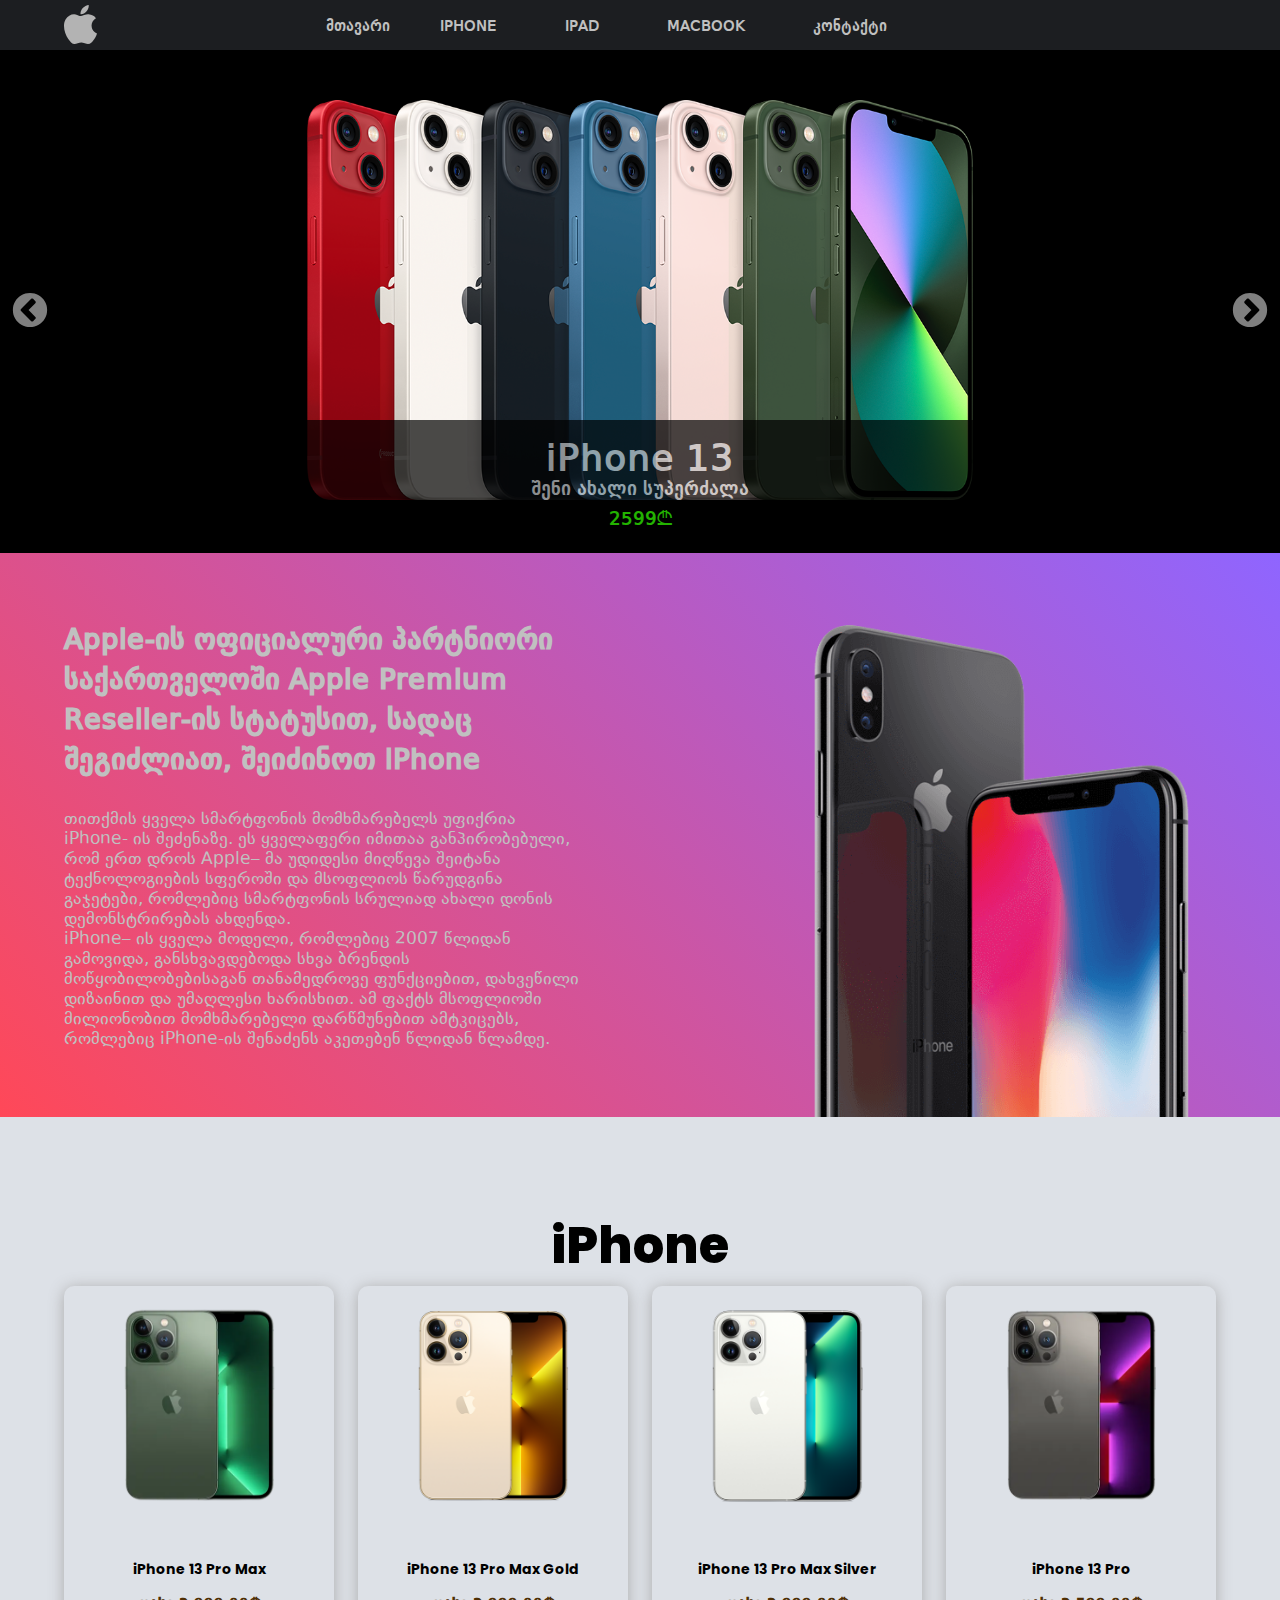
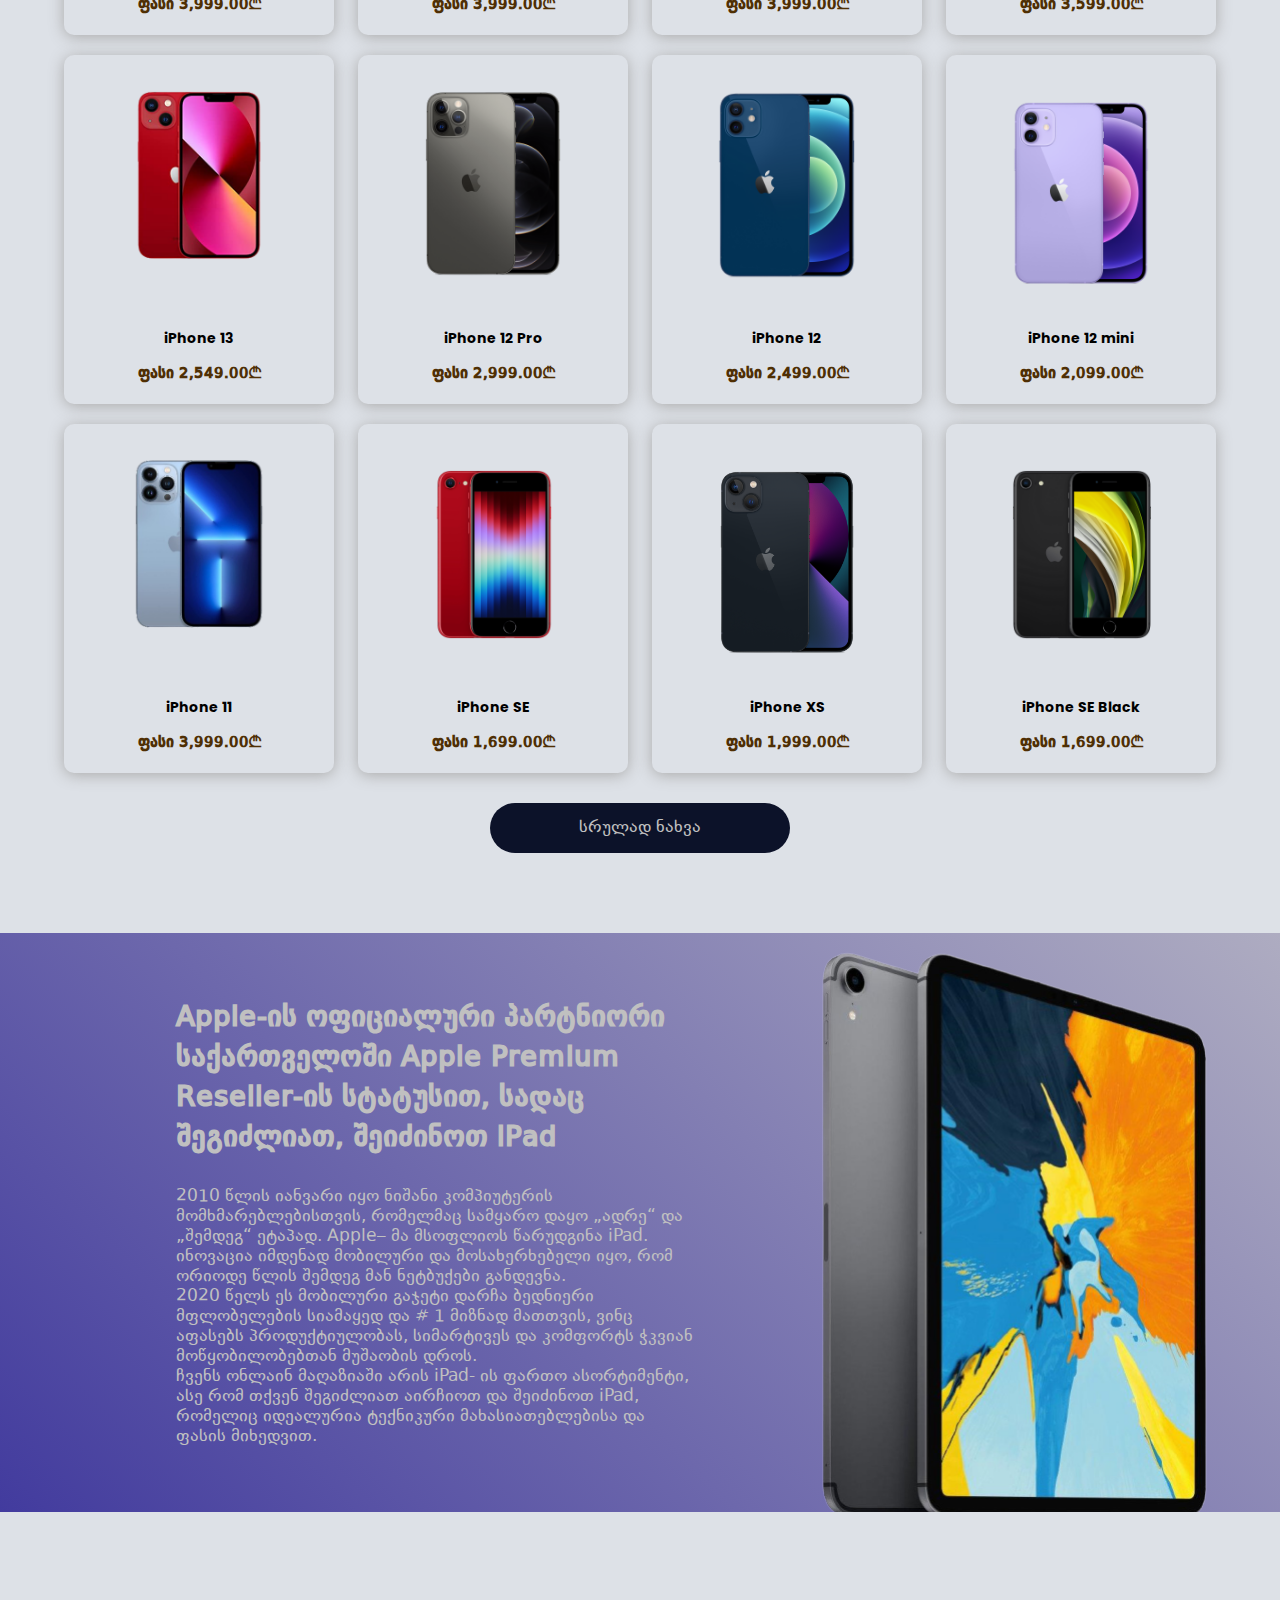
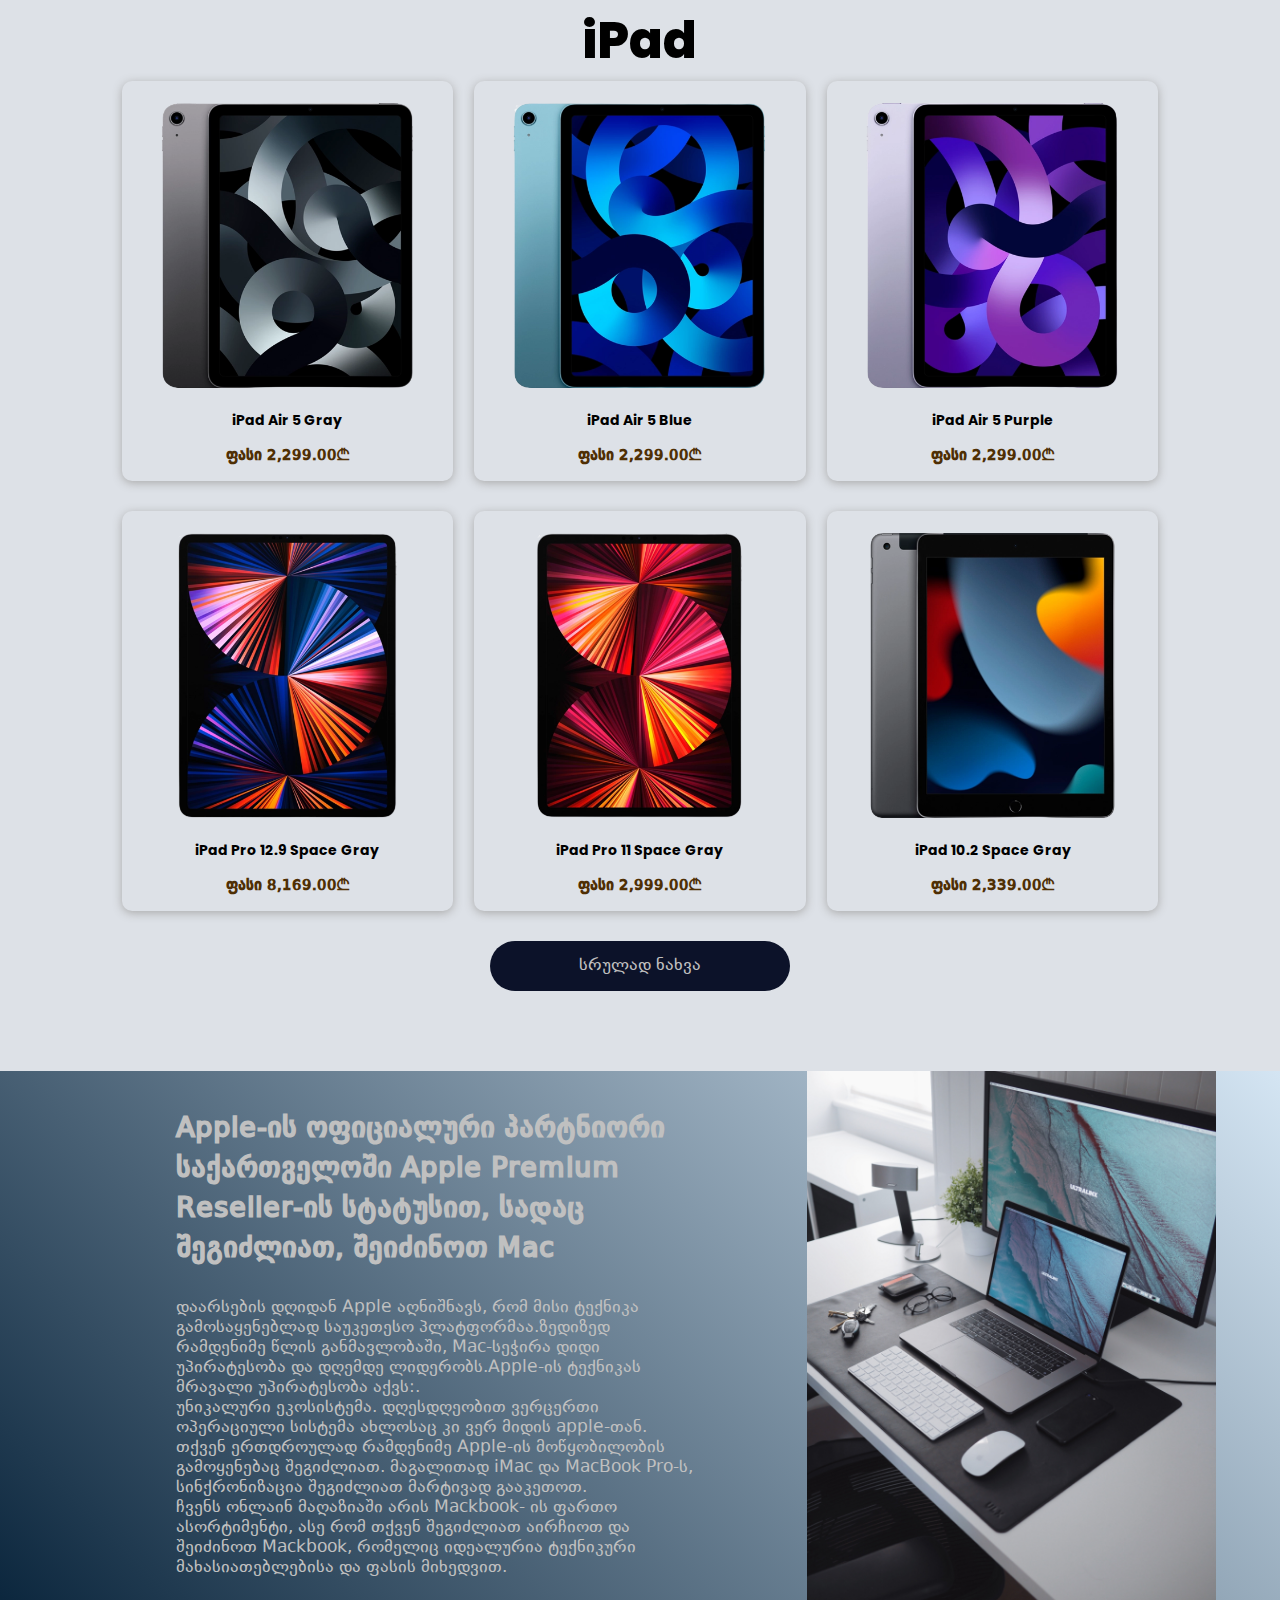
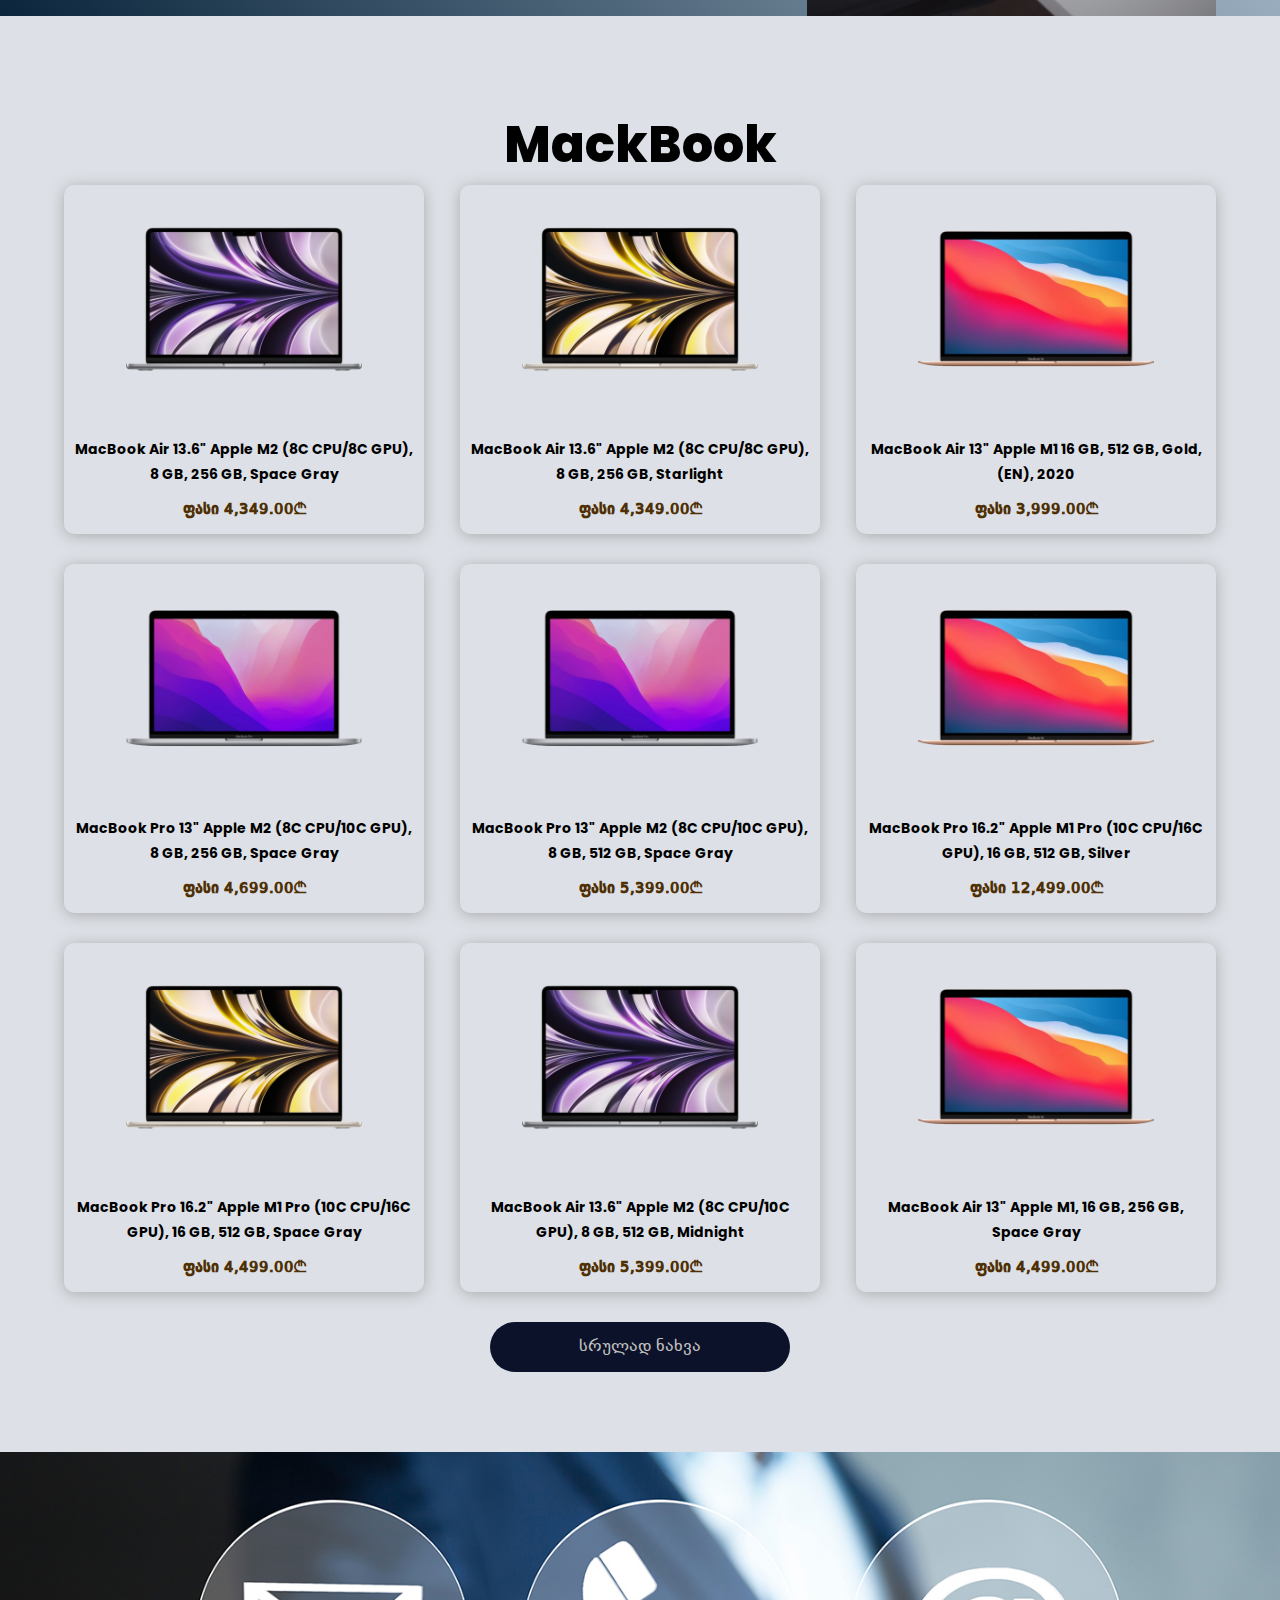
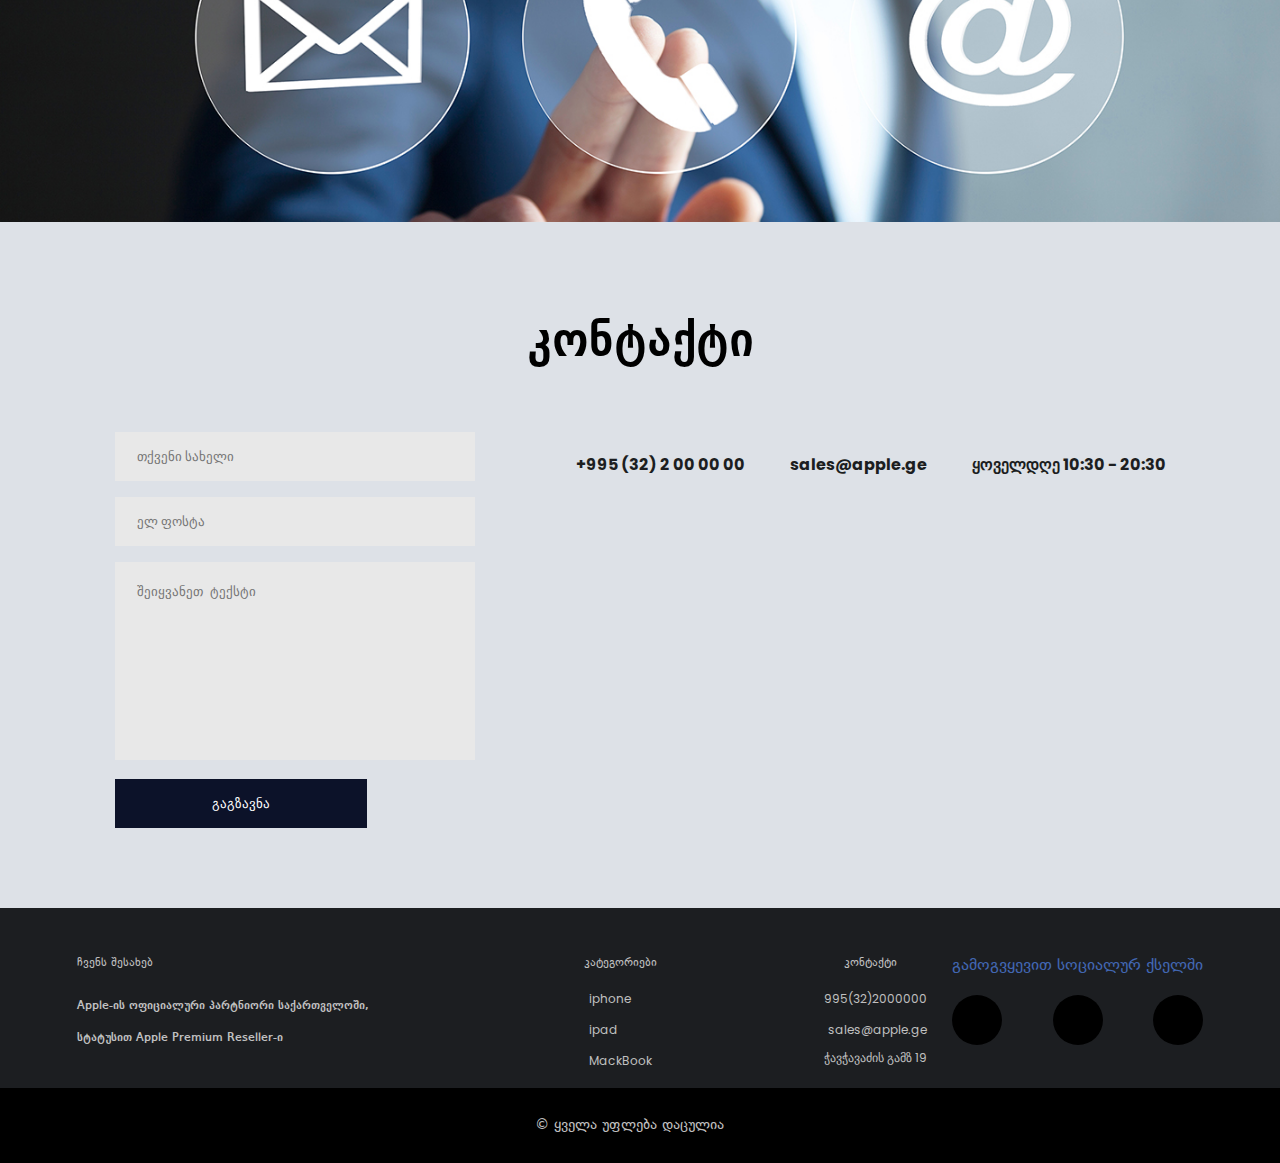
==== commit 5c861724: "finish" ====
--- a/index.html
+++ b/index.html
@@ -26,20 +26,18 @@
     <link rel="stylesheet" href="slick/slick.css">
     <link rel="stylesheet" href="slick/slick-theme.css">
     <link rel="stylesheet" href="css/style.css">
-
     <link rel="stylesheet" href="css/responsive.css">
 </head>
 
 <body>
     <header class="header">
-
         <div class="container">
             <div class="header-wrapper">
                 <div class="logo">
                     <a href="index.html"><img src="img/logo1.svg" alt="logo"></a>
                 </div>
                 <nav class="navigation">
-                    <ul class="nav-ul">
+                    <ul class="nav-ul" id="nav">
                         <li><a href="index.html" class="nav-a">მთავარი</a></li>
                         <li><a href="#iphone" class="nav-a dropdown js-anchor-link">IPHONE</a></li>
                         <li><a href="#ipad" class="nav-a dropdown js-anchor-link">IPAD</a></li>
@@ -53,6 +51,13 @@
                     <li><a href="#"><i class="fa-solid fa-basket-shopping icon"></i></a></li>
                     <li><a href="#"><i class="fa-solid fa-user icon"></i></a></li>
                 </ul>
+                <!-- burger menu -->
+                <div class="burger-menu" id="burger">
+                    <div class="line line1"></div>
+                    <div class="line line2"></div>
+                    <div class="line line3"></div>
+                </div>
+                <!-- end burger -->
             </div>
         </div>
     </header>
@@ -256,6 +261,7 @@
         </div>
     </section>
     <!-- end iphone section -->
+    <!-- ipad section -->
     <section id="ipad" class="ipad">
         <div class="ipad-sec-bg">
             <div class="container">
@@ -349,6 +355,8 @@
         </div>
 
     </section>
+    <!-- end ipad -->
+    <!-- mac section -->
     <section id="mack" class="mack">
         <div class="mack-sec-bg">
             <div class="container">
@@ -382,8 +390,8 @@
                             <img src="img/mack/mac1.png" alt="Mackbook">
                         </div>
                         <div class="prodact-desc">
-                            <h3 class="item-title">MacBook Air 13.6" Apple M2 (8C CPU/8C GPU), 8 GB, 256 GB, Space Gray,
-                                2022 (MLXW3)</h3>
+                            <h3 class="item-title">MacBook Air 13.6" Apple M2 (8C CPU/8C GPU), 8 GB, 256 GB, Space Gray
+                                </h3>
                             <p class="item-price">ფასი 4,349.00₾</p>
                         </div>
                     </div>
@@ -393,8 +401,8 @@
                             <img src="img/mack/mac2.png" alt="Mackbook">
                         </div>
                         <div class="prodact-desc">
-                            <h3 class="item-title">MacBook Air 13.6" Apple M2 (8C CPU/8C GPU), 8 GB, 256 GB, Starlight,
-                                2022 (MLY13)</h3>
+                            <h3 class="item-title">MacBook Air 13.6" Apple M2 (8C CPU/8C GPU), 8 GB, 256 GB, Starlight
+                                </h3>
                             <p class="item-price">ფასი 4,349.00₾</p>
                         </div>
                     </div>
@@ -404,7 +412,7 @@
                             <img src="img/mack/mac3.png" alt="Mackbook">
                         </div>
                         <div class="prodact-desc">
-                            <h3 class="item-title">MacBook Air 13" Apple M1 16 GB, 512 GB, Gold, (EN), 2020 (Z12B0)</h3>
+                            <h3 class="item-title">MacBook Air 13" Apple M1 16 GB, 512 GB, Gold, (EN), 2020 </h3>
                             <p class="item-price">ფასი 3,999.00₾</p>
                         </div>
                     </div>
@@ -414,8 +422,8 @@
                             <img src="img/mack/mac4.png" alt="Mackbook">
                         </div>
                         <div class="prodact-desc">
-                            <h3 class="item-title">MacBook Pro 13" Apple M2 (8C CPU/10C GPU), 8 GB, 256 GB, Space Gray,
-                                2022 (MNEH3)</h3>
+                            <h3 class="item-title">MacBook Pro 13" Apple M2 (8C CPU/10C GPU), 8 GB, 256 GB, Space Gray
+                                </h3>
                             <p class="item-price">ფასი 4,699.00₾</p>
                         </div>
                     </div>
@@ -425,8 +433,8 @@
                             <img src="img/mack/mac5.png" alt="MacBook">
                         </div>
                         <div class="prodact-desc">
-                            <h3 class="item-title">MacBook Pro 13" Apple M2 (8C CPU/10C GPU), 8 GB, 512 GB, Space Gray,
-                                2022 (MNEJ3)</h3>
+                            <h3 class="item-title">MacBook Pro 13" Apple M2 (8C CPU/10C GPU), 8 GB, 512 GB, Space Gray
+                                </h3>
                             <p class="item-price">ფასი 5,399.00₾</p>
                         </div>
                     </div>
@@ -437,7 +445,7 @@
                         </div>
                         <div class="prodact-desc">
                             <h3 class="item-title">MacBook Pro 16.2" Apple M1 Pro (10C CPU/16C GPU), 16 GB, 512 GB,
-                                Silver, (EN/RU), 2021</h3>
+                                Silver</h3>
                             <p class="item-price">ფასი 12,499.00₾</p>
                         </div>
                     </div>
@@ -448,7 +456,7 @@
                         </div>
                         <div class="prodact-desc">
                             <h3 class="item-title">MacBook Pro 16.2" Apple M1 Pro (10C CPU/16C GPU), 16 GB, 512 GB,
-                                Space Gray, (EN/RU), 2021 </h3>
+                                Space Gray</h3>
                             <p class="item-price">ფასი 4,499.00₾</p>
                         </div>
                     </div>
@@ -458,8 +466,8 @@
                             <img src="img/mack/mac8.png" alt="MacBook">
                         </div>
                         <div class="prodact-desc">
-                            <h3 class="item-title">MacBook Air 13.6" Apple M2 (8C CPU/10C GPU), 8 GB, 512 GB, Midnight,
-                                2022 (MLY43)</h3>
+                            <h3 class="item-title">MacBook Air 13.6" Apple M2 (8C CPU/10C GPU), 8 GB, 512 GB, Midnight
+                                </h3>
                             <p class="item-price">ფასი 5,399.00₾</p>
                         </div>
                     </div>
@@ -469,8 +477,8 @@
                             <img src="img/mack/mac9.png" alt="iphone">
                         </div>
                         <div class="prodact-desc">
-                            <h3 class="item-title">MacBook Air 13" Apple M1, 16 GB, 256 GB, Space Gray, (EN/RU), 2020
-                                (Z1240)</h3>
+                            <h3 class="item-title">MacBook Air 13" Apple M1, 16 GB, 256 GB, Space Gray
+                                </h3>
                             <p class="item-price">ფასი 4,499.00₾</p>
                         </div>
                     </div>
@@ -481,6 +489,8 @@
 
         </div>
     </section>
+    <!-- end mack -->
+    <!-- contact section -->
     <section id="contact" class="contact">
         <div class="contact-bg"></div>
         <div class="container">
@@ -532,6 +542,8 @@
             </div>
         </div>
     </section>
+    <!-- end contact -->
+    <!-- footer -->
     <footer>
 
         <div class="footer-bg">
@@ -577,7 +589,7 @@
                         </div>
                     </div>
                     <div class="footer-right">
-                        <h3 class="footer-nav-title">გამოგვყევით სოციალურ ქსელში</h3>
+                        <h3 class="footer-soc-title">გამოგვყევით სოციალურ ქსელში</h3>
                         <div class="soc-networks">
 
                             <div class="footer-circle">
@@ -599,16 +611,19 @@
             </div>
 
         </div>
+        <!-- min footer -->
         <div class="min-footer">
             <div class="container">
                 <div class="min-footer-wrapper">
                     <p class="copy">&copy; ყველა უფლება დაცულია</p>
-                    
+
                 </div>
                 <a href="#top" class="js-anchor-link"><i class="fa-solid fa-angles-up"></i></a>
             </div>
         </div>
     </footer>
+    <!-- end footer -->
+    <!-- js links -->
     <script src="https://code.jquery.com/jquery-3.6.0.min.js"
         integrity="sha256-/xUj+3OJU5yExlq6GSYGSHk7tPXikynS7ogEvDej/m4=" crossorigin="anonymous"></script>
     <script src="slick/slick.min.js"></script>
--- a/css/style.css
+++ b/css/style.css
@@ -4,13 +4,49 @@
     --poppins: 'Poppins', sans-serif;
     --silver: #C0C0C0;
 }
-body{
+
+body {
     background: #dde1e7;
 }
+
 .container {
     max-width: 1470px;
     width: 100%;
     margin: 0 auto;
+}
+
+/* burger */
+.burger-menu {
+    position: fixed;
+    top: 10px;
+    left: 20px;
+    width: 40px;
+    height: 30px;
+    display: flex;
+    flex-direction: column;
+    justify-content: space-around;
+    padding: 2px 2px 2px 3px;
+    cursor: pointer;
+    display: none;
+}
+
+.line {
+    width: 100%;
+    height: 3px;
+    background-color: var(--silver);
+    transition: transform 0.2s ease-out;
+}
+
+.list-active .line1 {
+    transform: scale(0.9) rotate(-45deg) translate(-6px, 4px);
+}
+
+.list-active .line2 {
+    display: none;
+}
+
+.list-active .line3 {
+    transform: scale(0.9) rotate(45deg) translate(-6px, -4px);
 }
 
 /* header style */
@@ -38,6 +74,7 @@
     display: flex;
     justify-content: space-between;
     align-items: center;
+
 }
 
 .navigation {
@@ -57,8 +94,8 @@
 }
 
 .dropdown::after {
-    font-family: "Font Awesome 5 Free"; 
-    font-weight: 900; 
+    font-family: "Font Awesome 5 Free";
+    font-weight: 900;
     content: "\f078";
     font-size: 16px;
     margin-left: 5px;
@@ -220,7 +257,7 @@
     flex-wrap: wrap;
     justify-content: space-between;
     align-items: center;
-   
+
 }
 
 .item {
@@ -234,13 +271,14 @@
     box-shadow: 0px 2px 15px #aaa;
     border-radius: 10px;
     cursor: pointer;
- 
-
-}
+
+
+}
+
 .item:nth-child(5),
 .item:nth-child(6),
 .item:nth-child(7),
-.item:nth-child(8){
+.item:nth-child(8) {
     margin: 20px 0;
 }
 
@@ -255,7 +293,7 @@
     max-height: 100%;
     display: block;
     margin: 0 auto;
-    transition: 2s;
+    transition: .7s;
 
 
 }
@@ -352,9 +390,10 @@
     border-radius: 10px;
     cursor: pointer;
 }
+
 .ipad-product:nth-child(1),
 .ipad-product:nth-child(2),
-.ipad-product:nth-child(3){
+.ipad-product:nth-child(3) {
     margin-bottom: 30px;
 }
 
@@ -369,7 +408,7 @@
     max-height: 100%;
     display: block;
     margin: 0 auto;
-    transition: 2s;
+    transition: .7s;
 }
 
 .ipad-product-image img:hover {
@@ -424,9 +463,10 @@
     padding: 0 10px;
 
 }
+
 .mac-item:nth-child(4),
 .mac-item:nth-child(5),
-.mac-item:nth-child(6){
+.mac-item:nth-child(6) {
     margin: 30px 0;
 }
 
@@ -456,7 +496,7 @@
     display: flex;
     justify-content: space-around;
     align-items: center;
-    
+
 }
 
 
@@ -521,72 +561,84 @@
     font-size: 40px;
     color: #1c1e21;
 }
-.map-wrapper{
+
+.map-wrapper {
     max-width: 590px;
     width: 100%;
     display: flex;
     flex-direction: column;
     justify-content: space-between;
 }
-.map{
+
+.map {
     max-width: 590px;
     width: 100%;
     height: 320px;
 }
-.google-map{
+
+.google-map {
     width: 100%;
     height: 100%;
 }
+
 .contact-mob a {
     color: #1c1e21;
 }
+
 .contact-mob p {
     font-size: 16px;
     font-weight: bold;
     font-family: var(--poppins);
     color: #1c1e21;
 }
+
 /* end contact section */
 /* footer */
-.footer-bg{
+.footer-bg {
     width: 100%;
     background-color: #1c1e21;
     margin-top: 80px;
     padding-top: 50px;
 }
-.footer-wrapper{
+
+.footer-wrapper {
     display: flex;
     justify-content: space-around;
     padding-bottom: 20px;
 }
-.footer-left{
+
+.footer-left {
     max-width: 850px;
     width: 100%;
     display: flex;
     justify-content: space-between;
 }
-.footer-nav-wrapper{
+
+.footer-nav-wrapper {
     display: flex;
     flex-direction: column;
     align-items: center;
     justify-content: flex-start;
 }
-.footer-desc{
+
+.footer-desc {
     max-width: 350px;
     width: 100%;
 }
-.footer-title{
+
+.footer-title {
     font-family: var(--web-fonts);
     color: var(--silver);
     font-size: 18px;
     line-height: 32px;
 }
 
-.soc-networks{
-    display: flex;
-    justify-content: space-between;
-}
-.footer-circle{
+.soc-networks {
+    display: flex;
+    justify-content: space-between;
+}
+
+.footer-circle {
     width: 50px;
     height: 50px;
     border-radius: 50%;
@@ -595,62 +647,80 @@
     justify-content: center;
     background: #000;
 }
-.foot-soc{
+
+.foot-soc {
     font-size: 27px;
 }
-.footer-circle:nth-child(1) .foot-soc:nth-child(1){
-    color: 	#4267B2;
-}
-.footer-circle:nth-child(2) .foot-soc:nth-child(1){
+
+.footer-circle:nth-child(1) .foot-soc:nth-child(1) {
+    color: #4267B2;
+}
+
+.footer-circle:nth-child(2) .foot-soc:nth-child(1) {
     color: #1DA1F2;
 }
-.footer-circle:nth-child(3) .foot-soc:nth-child(1){
+
+.footer-circle:nth-child(3) .foot-soc:nth-child(1) {
     color: #FF0000;
 }
-.footer-nav-title{
+
+.footer-nav-title {
     font-family: var(--dejavu);
     color: var(--silver);
     font-size: 17px;
     font-weight: bold;
     margin-bottom: 20px;
 }
-.foot-li:not(:last-child){
+.footer-soc-title {
+    font-family: var(--dejavu);
+    color: #4267B2;
+    font-size: 17px;
+    margin-bottom: 20px;
+}
+.foot-li:not(:last-child) {
     margin-bottom: 15px;
 }
-.foot-a{
+
+.foot-a {
     font-family: var(--poppins);
     color: var(--silver);
     font-size: 18px;
 }
-.foot-ul li{
-    display: flex;
-    justify-content: space-between;
-}
-.foot-icon{
+
+.foot-ul li {
+    display: flex;
+    justify-content: space-between;
+}
+
+.foot-icon {
     margin-right: 10px;
     font-size: 20px;
     color: var(--silver);
 }
-.min-footer{
+
+.min-footer {
     width: 100%;
     background: #000;
     position: relative;
 }
-.min-footer-wrapper{
+
+.min-footer-wrapper {
     max-width: 210px;
     width: 100%;
     margin: 0 auto;
     padding: 30px 0;
-    
-}
-.copy{
+
+}
+
+.copy {
     max-width: 210px;
     width: 100%;
     font-family: var(--dejavu);
     color: var(--silver);
     font-size: 15px;
 }
-.fa-angles-up{
+
+.fa-angles-up {
     color: var(--silver);
     font-size: 40px;
     position: absolute;
--- a/css/responsive.css
+++ b/css/responsive.css
@@ -5,7 +5,7 @@
     .mac-item{
         width: 32%;
     }
-
+   
     .container{
         width: 90%;
     }
@@ -114,23 +114,52 @@
     .mac-none{
         display: none;
     }
-    .navigation{
-        display: none;
-    }
-    .logo{
-        margin: 0 auto;
-    }
-   
+    
+    .burger-menu{
+        display: flex;
+    }
+   .nav-ul.nav-active{
+    
+    height: 100vh;
+    position: absolute;
+    top: 45px;
+    left: -44px;
+    background-color: #1c1e21;
+    width: 62%;
+    display: flex;
+    justify-content: center;
+    align-items: center;
+    flex-direction: column;
+    
+   }
+   .header-wrapper{
+    flex-direction: column;
+    position: relative;
+    background: #1c1e21;
+    justify-content: flex-start;
+  
+    
+   }
+   .top-ul{
+    position: absolute;
+    top: 12px;
+    right: 0px;
+   }
+   .nav-ul{
+    display: none;
+    flex-direction: column;
+    max-width: 300px;
+    
+   }
     .contact-bg{
         height: 292px;
     }
+    .nav-ul li{
+        margin-bottom: 15px;
+    }
 }
 
-/* @media(max-width: 720px){
-    .contact-bg{
-        height: 231px;
-    }
-} */
+
 @media(max-width: 594px){
     .contact-desc{
         flex-direction: column;
@@ -195,4 +224,7 @@
     .contact-bg {
         height: 117px;
     }
+}
+@media (max-width:768px) {
+   
 }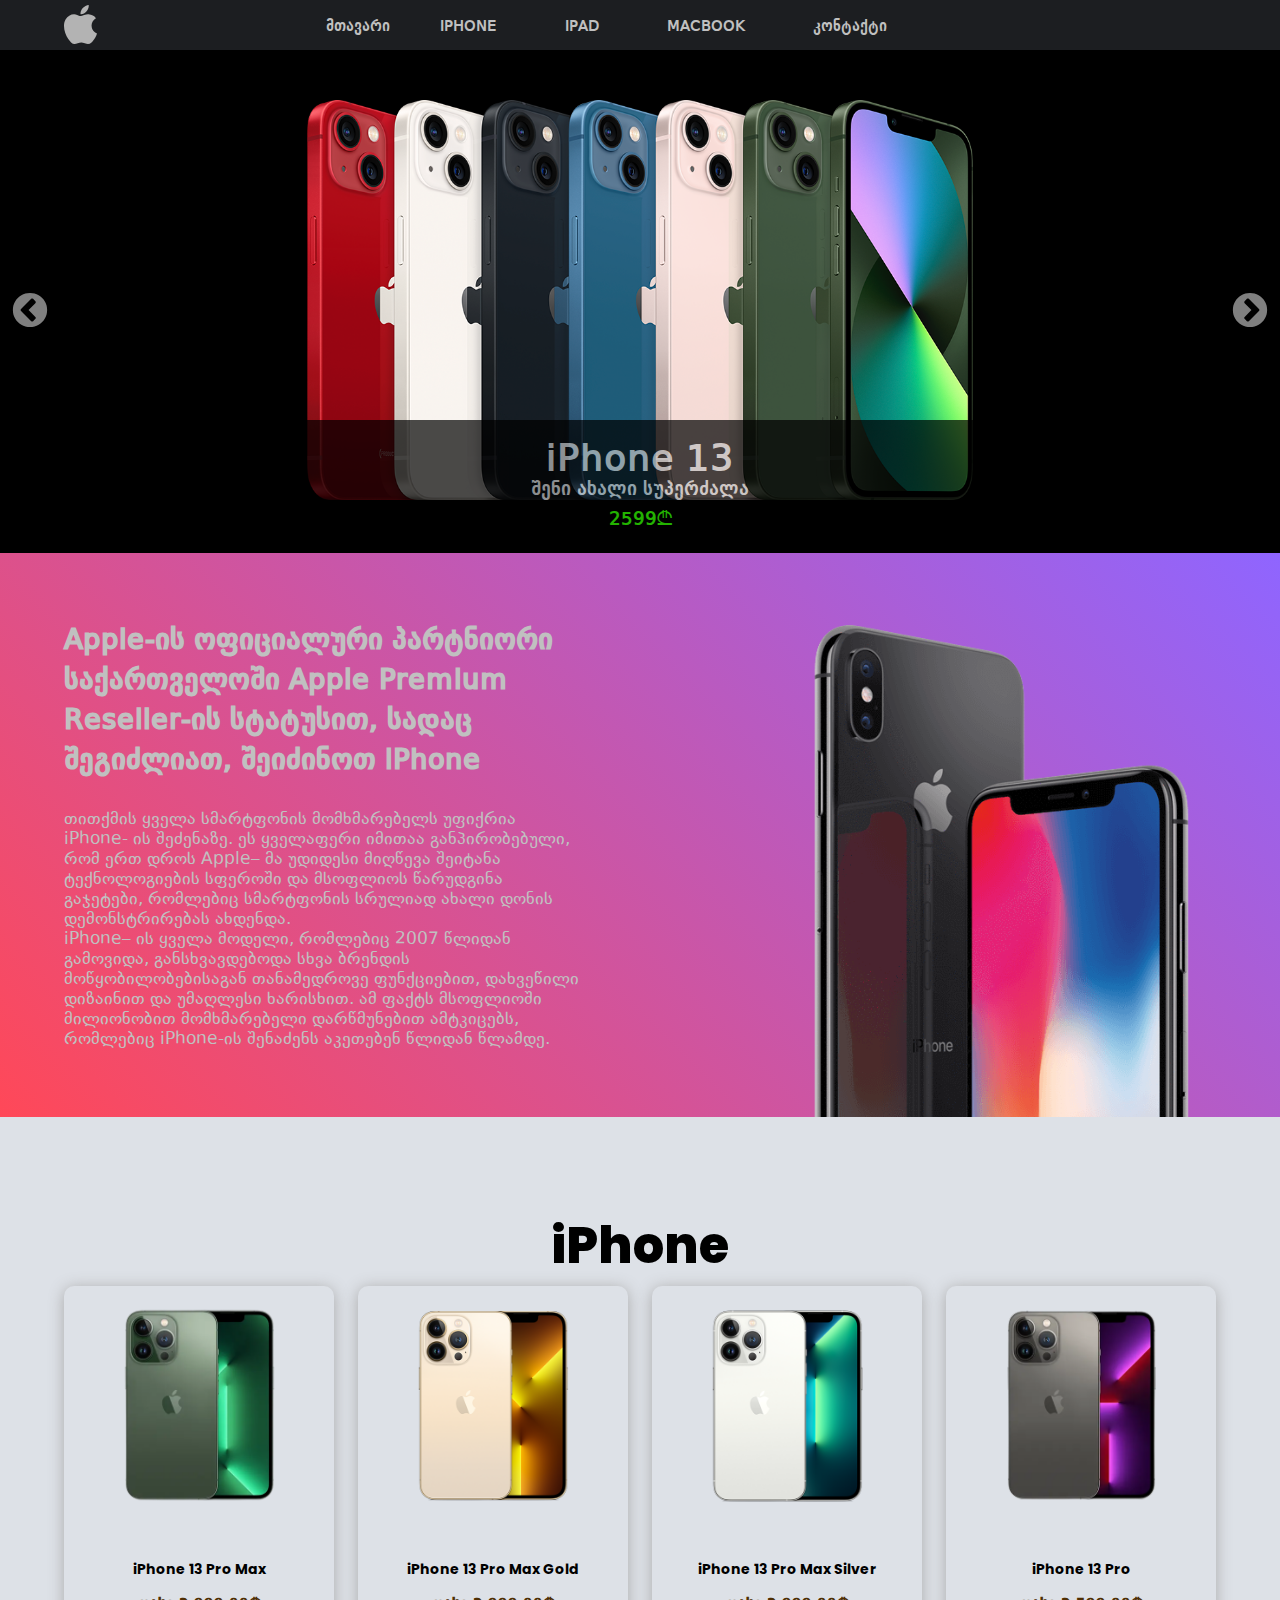
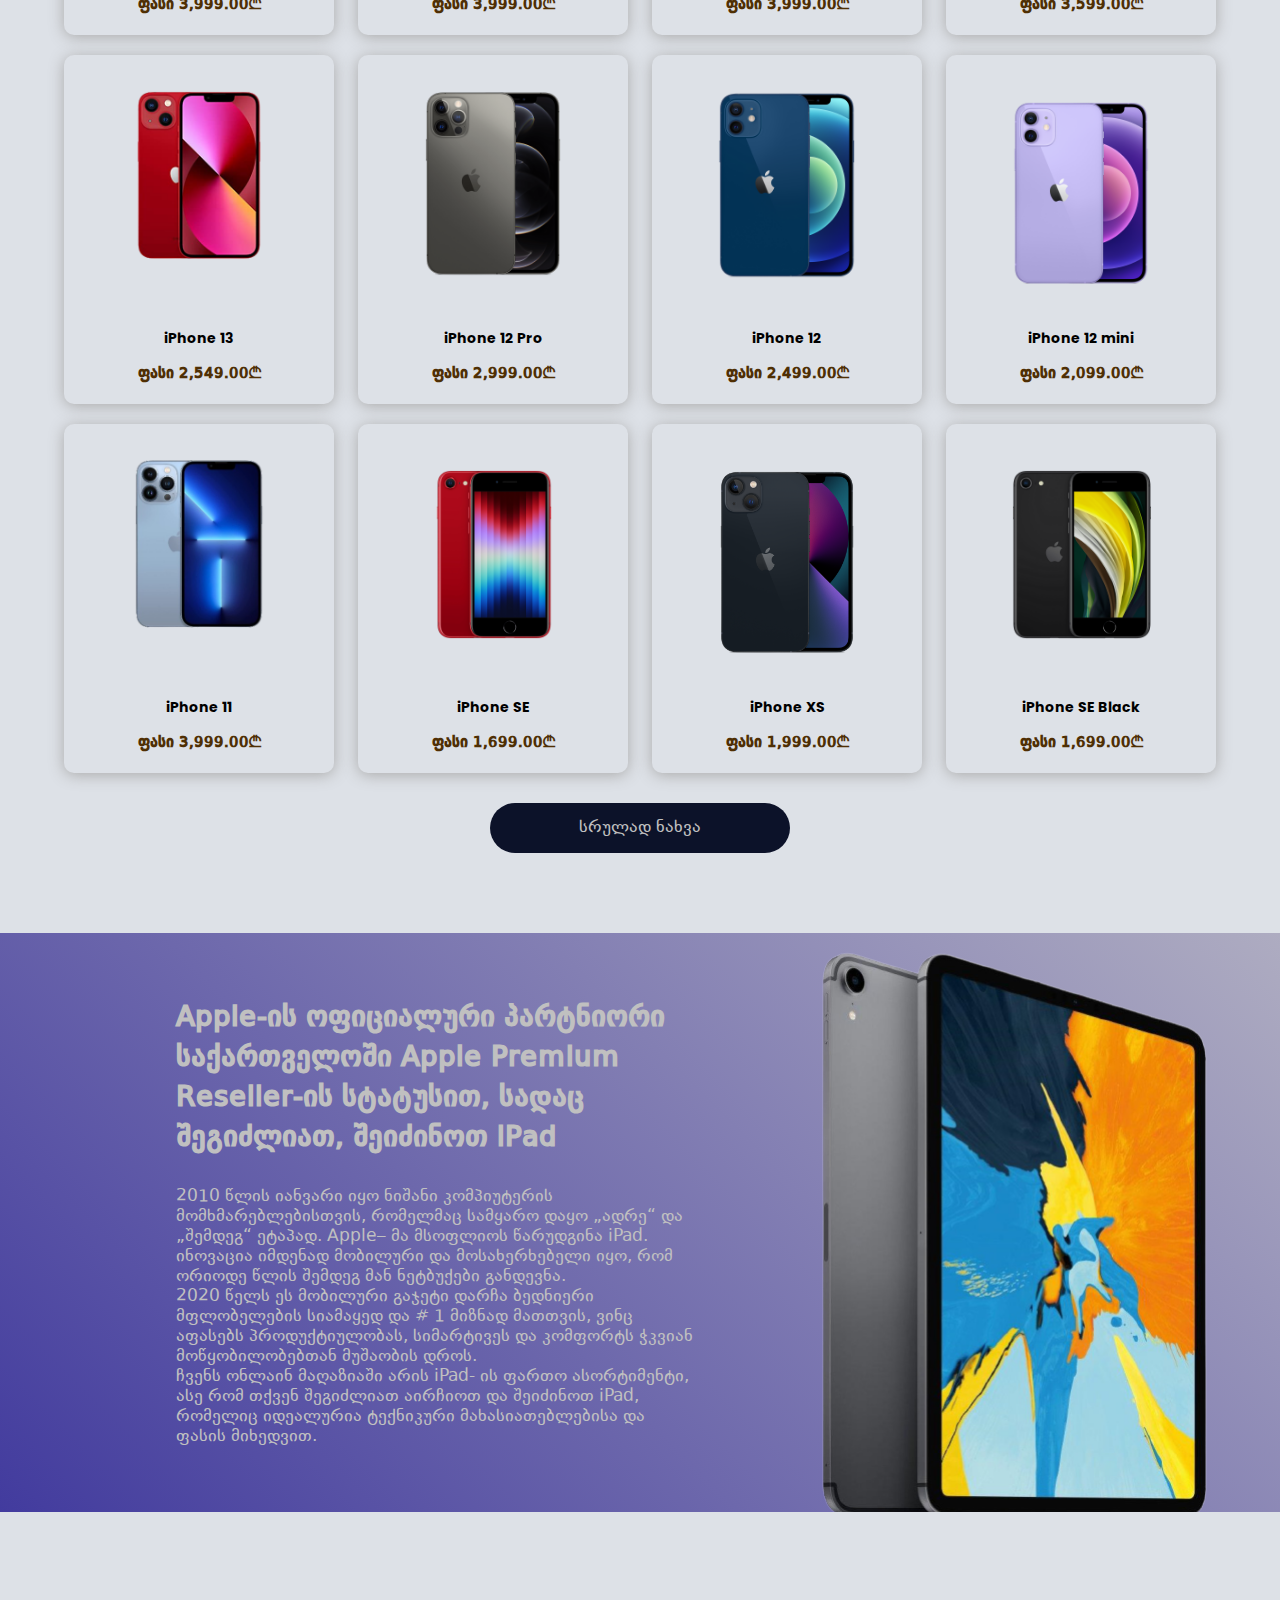
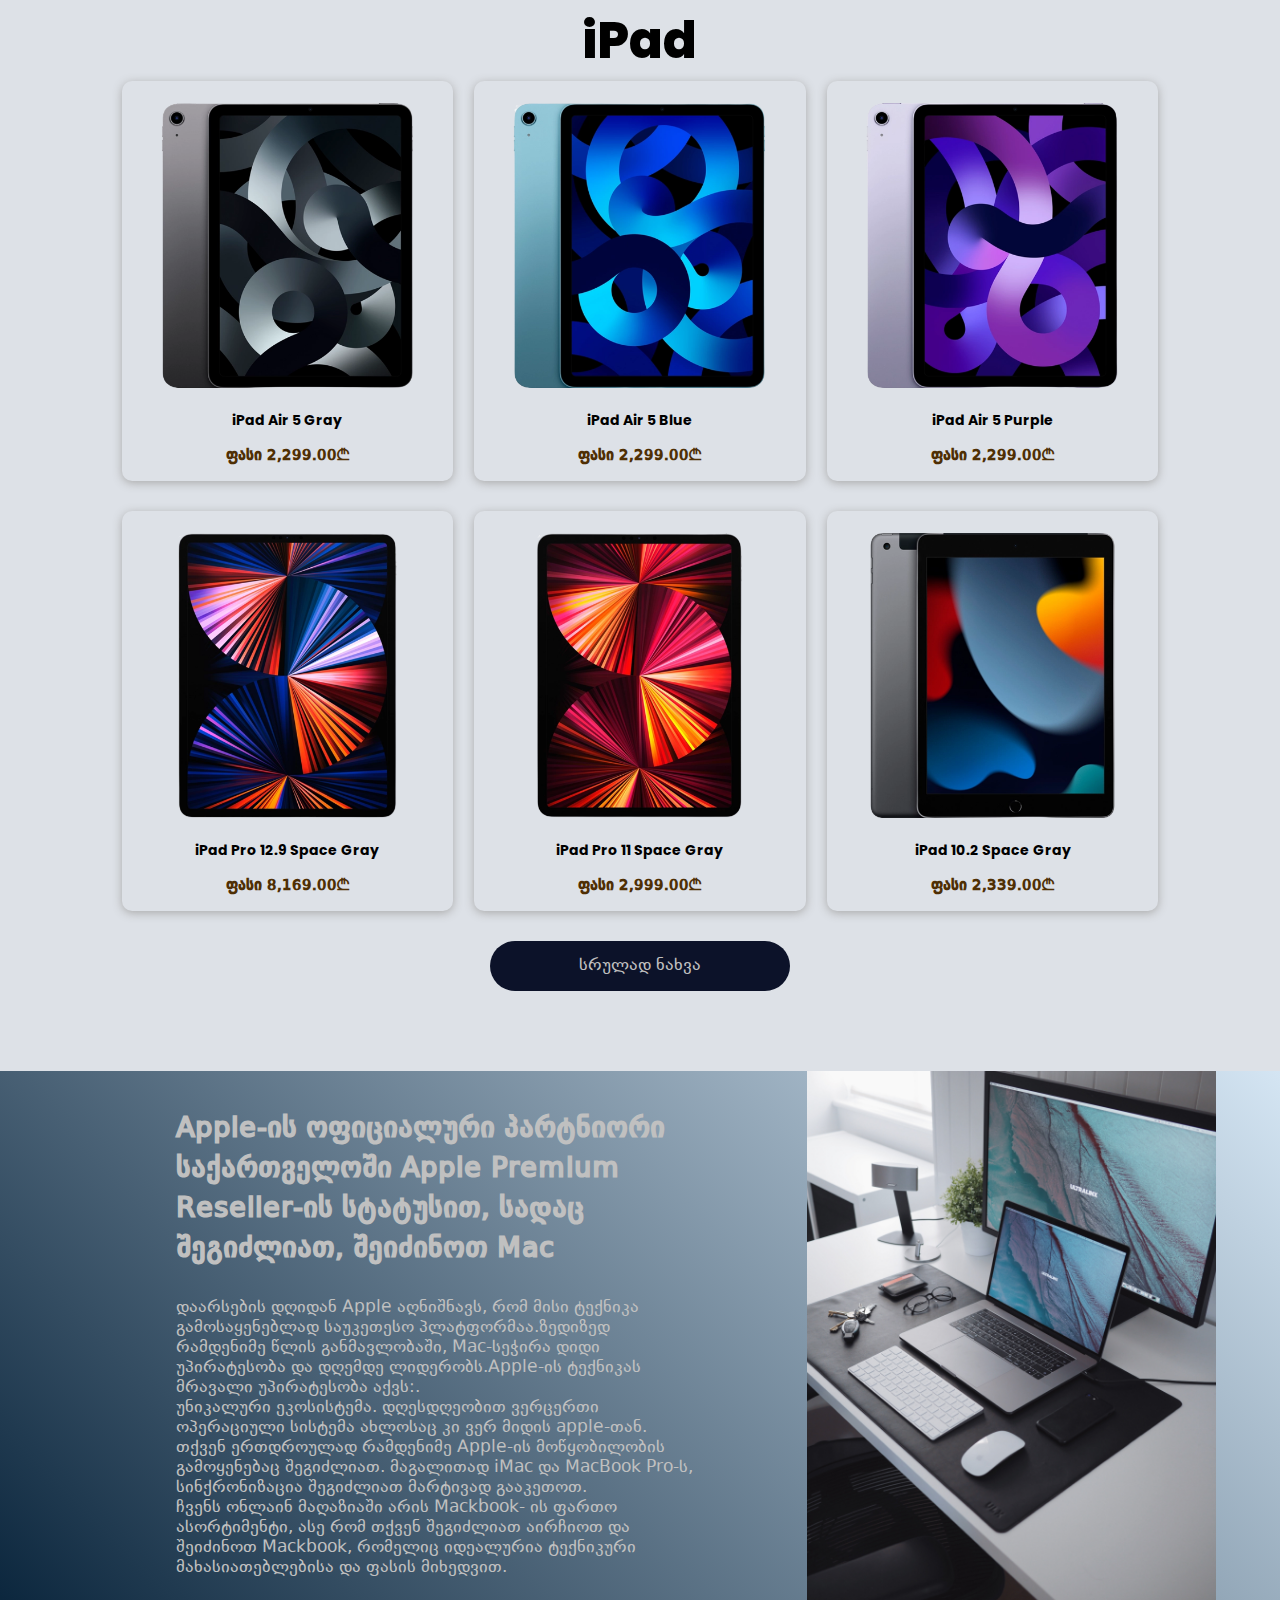
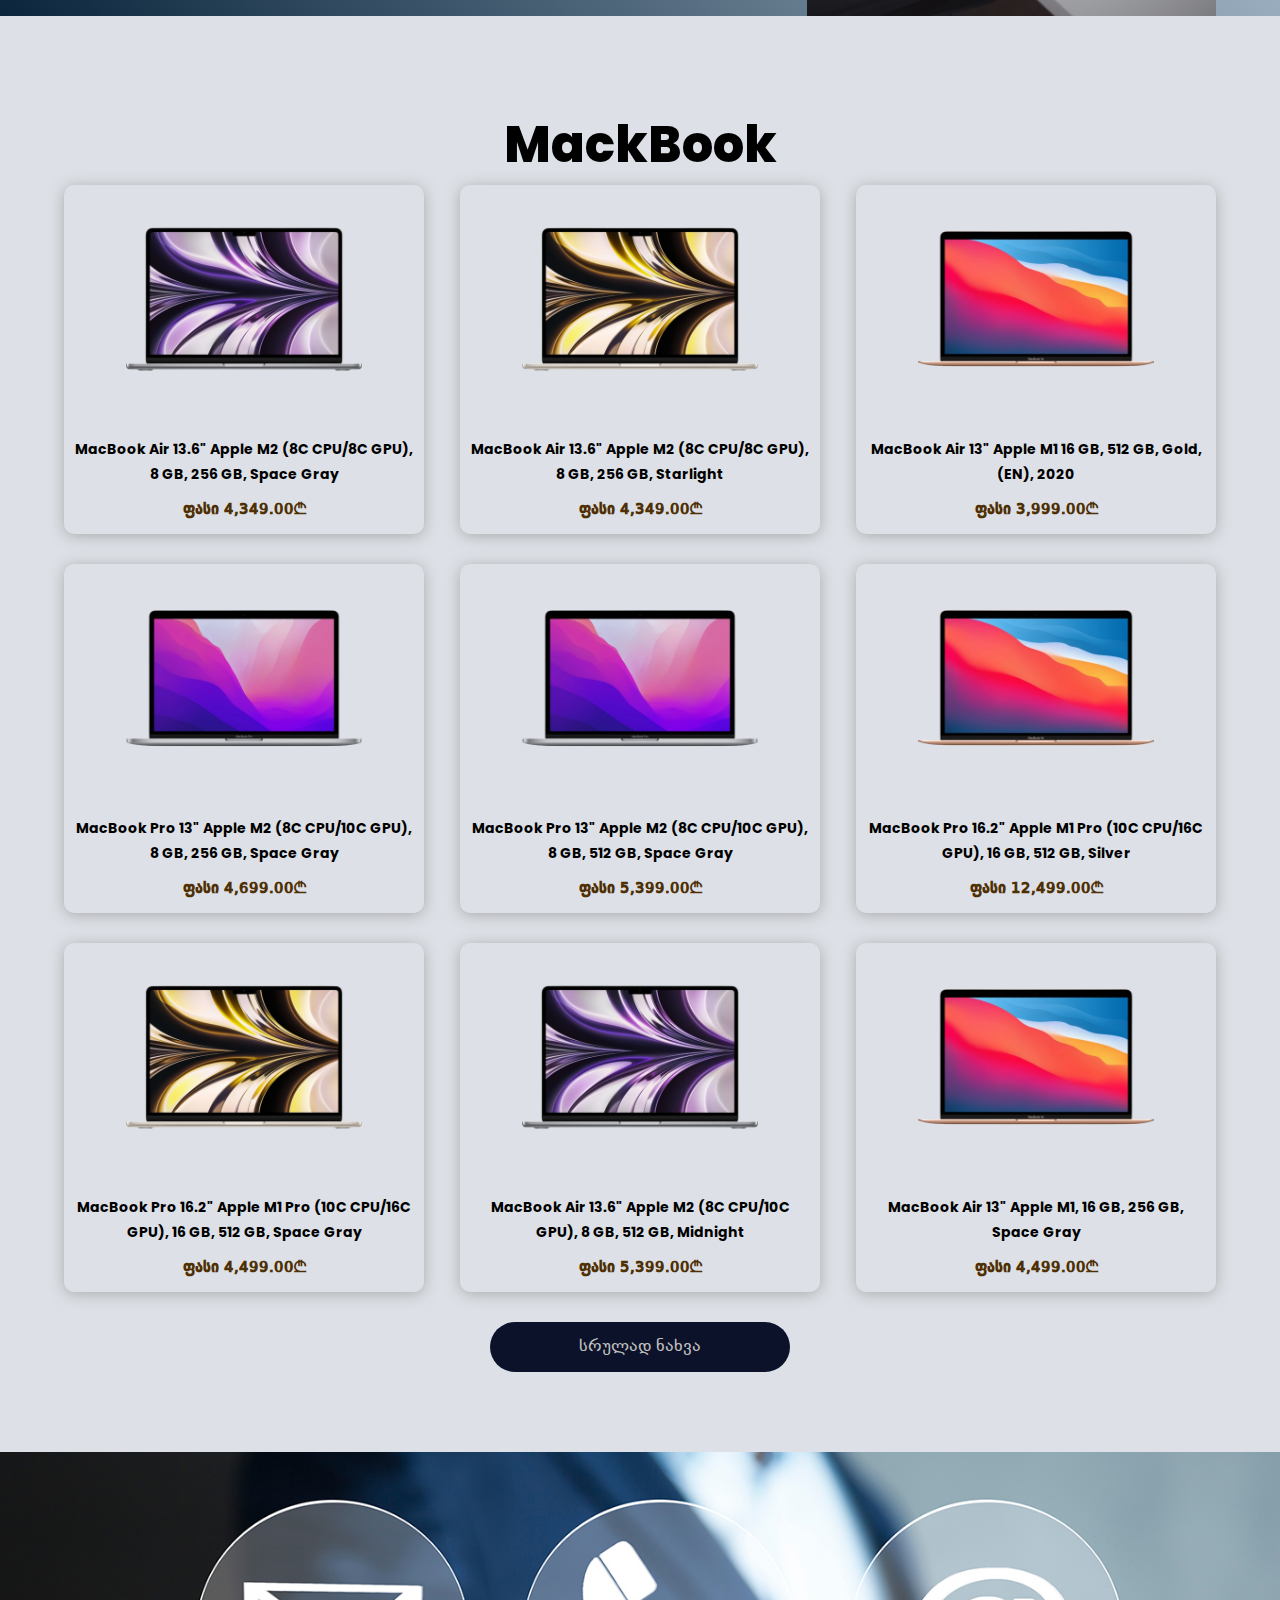
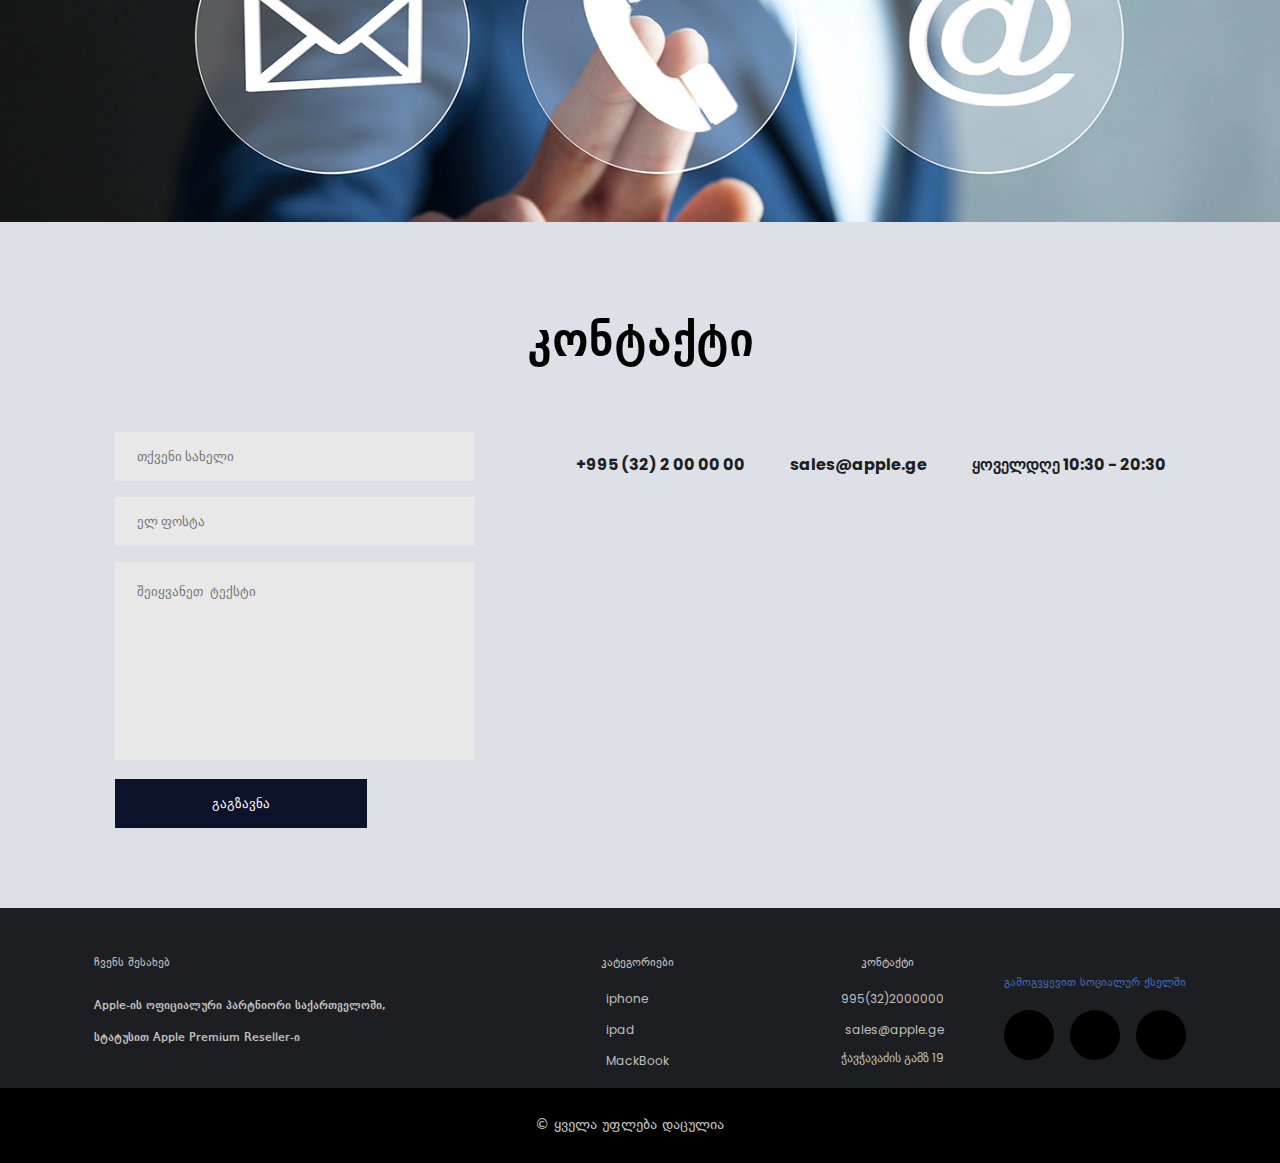
==== commit 951da545: "finish" ====
--- a/index.html
+++ b/index.html
@@ -501,16 +501,16 @@
                     <div class="form-wrapper">
 
                         <div class="input-coll">
-                            <label for="user-name"></label>
-                            <input type="text" id="user-name" name="name" placeholder="თქვენი სახელი"
+                            <label for="username"></label>
+                            <input type="text" id="username" name="name" placeholder="თქვენი სახელი"
                                 class="cont-forms">
-                            <label for="user-mail"></label>
-                            <input type="email" id="user-mail" name="user-email" placeholder="ელ ფოსტა"
+                            <label for="usermail"></label>
+                            <input type="email" id="usermail" name="user-email" placeholder="ელ ფოსტა"
                                 class="cont-forms">
                             <label for="message"></label>
                             <textarea name="send-message" id="message" class="textarea-form"
                                 placeholder="შეიყვანეთ ტექსტი"></textarea>
-                            <button class="cont-btn">გაგზავნა <i class="fa-solid fa-paper-plane"></i></button>
+                            <button class="cont-btn" id="btn">გაგზავნა <i class="fa-solid fa-paper-plane"></i></button>
                         </div>
 
                     </div>
--- a/css/style.css
+++ b/css/style.css
@@ -554,6 +554,7 @@
     height: 49px;
     background: rgb(12, 18, 41);
     color: #fff;
+    cursor: pointer;
 }
 
 .cont-icon {
--- a/css/responsive.css
+++ b/css/responsive.css
@@ -12,6 +12,11 @@
     .footer-title, .foot-a, .footer-nav-title{
         font-size: 12px;
         font-weight: 400;
+    }
+    .footer-soc-title{
+        font-size: 12px;
+        font-weight: 400;
+        margin-top: 20px;
     }
 }
 @media(max-width: 1200px){
@@ -217,7 +222,6 @@
     .section-title h2{
         font-size: 20px;
         line-height: 25px;
-        text-align: justify;
     }
 }
 @media(max-width: 370px){
@@ -225,6 +229,3 @@
         height: 117px;
     }
 }
-@media (max-width:768px) {
-   
-}